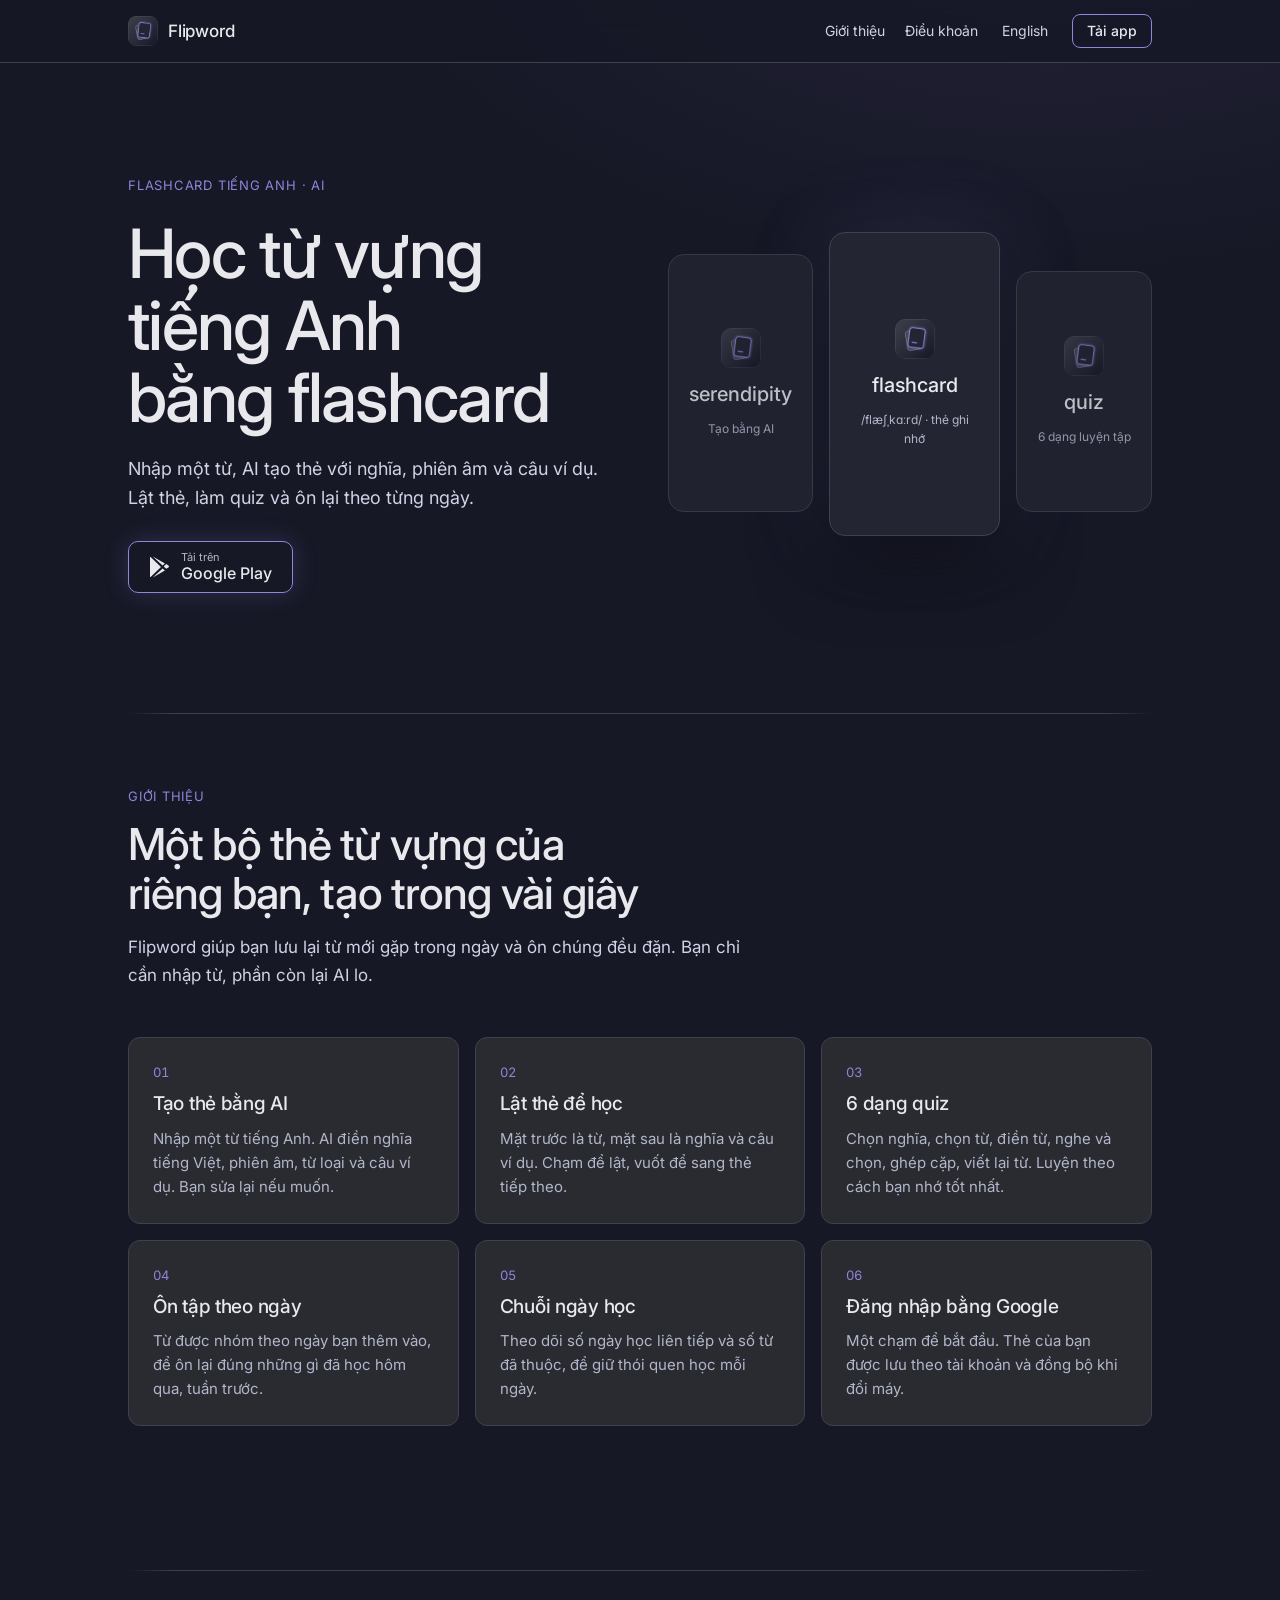
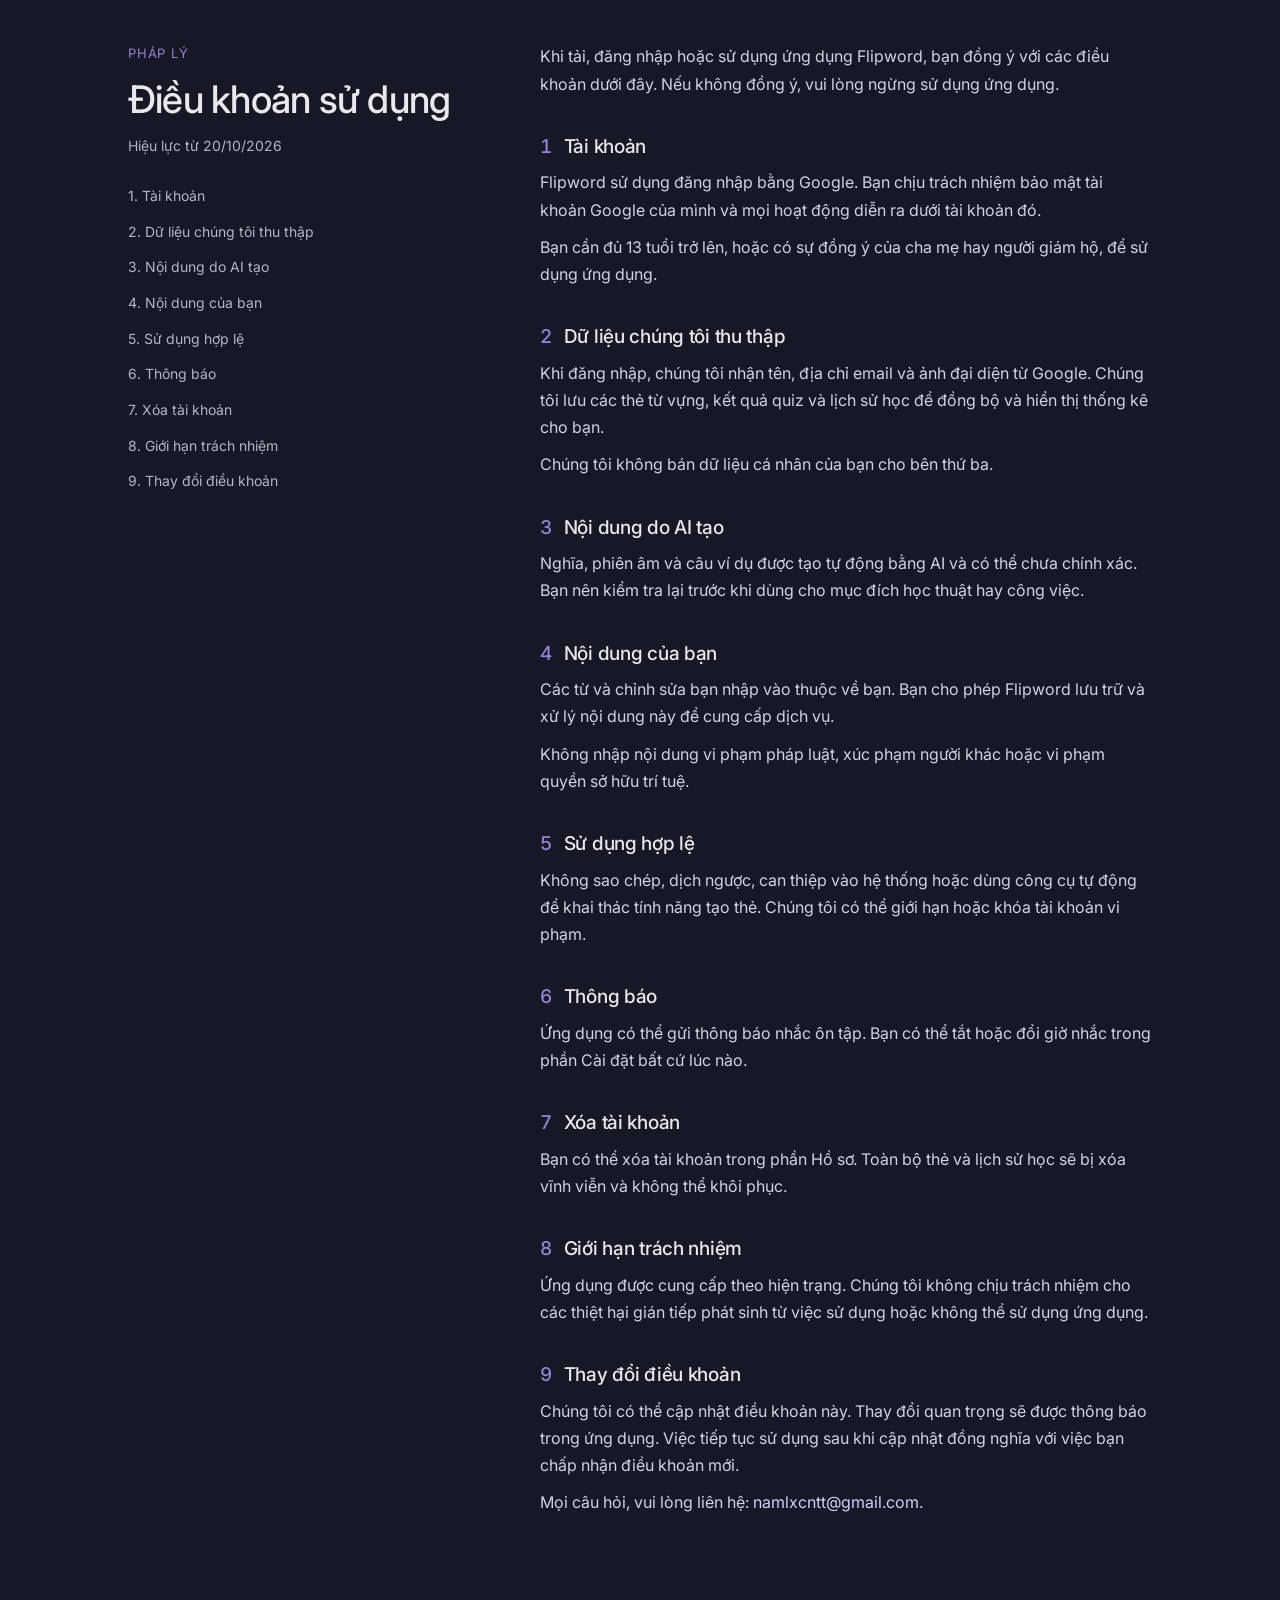
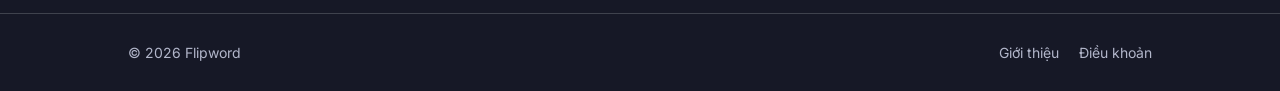
==== index.html @ a4a2cef5 "Redesign landing page with Flipword Nocturne design (hero, features, integrated terms)" ====
<!DOCTYPE html>
<html lang="vi">
<head>
<meta charset="UTF-8">
<meta name="viewport" content="width=device-width, initial-scale=1.0">
<title>Flipword — Học từ vựng tiếng Anh bằng flashcard</title>
<link rel="stylesheet" href="style.css">
</head>
<body>

<header class="site-header">
  <div class="wrap">
    <a class="brand" href="#top">
      <img src="assets/logo.png" alt="">
      <span>Flipword</span>
    </a>
    <nav class="main-nav">
      <a href="#gioi-thieu">Giới thiệu</a>
      <a href="#dieu-khoan">Điều khoản</a>
      <a class="lang-switch" href="en.html" style="margin-left:4px">English</a>
    </nav>
    <a href="#tai-app" class="btn-install">Tải app</a>
  </div>
</header>

<section id="top" class="hero wrap">
  <div class="hero-copy">
    <span class="eyebrow">Flashcard tiếng Anh · AI</span>
    <h1>Học từ vựng tiếng Anh bằng flashcard</h1>
    <p>Nhập một từ, AI tạo thẻ với nghĩa, phiên âm và câu ví dụ. Lật thẻ, làm quiz và ôn lại theo từng ngày.</p>
    <div id="tai-app">
      <a href="#" class="btn-store">
        <svg width="20" height="22" viewBox="0 0 20 22" fill="currentColor"><path d="M1 1.3v19.4c0 .3.3.5.6.3L12 11 1.6 1c-.3-.2-.6 0-.6.3Zm12.6 8.2L3.8.6 15.9 7.4l-2.3 2.1Zm0 3 2.3 2.1L3.8 21.4l9.8-8.9Zm3.6-4.4 2.2 1.3c.8.5.8 1.6 0 2.1l-2.2 1.3-2.5-2.3 2.5-2.4Z"></path></svg>
        <span class="label"><span class="small">Tải trên</span><span class="big">Google Play</span></span>
      </a>
    </div>
  </div>
  <div class="hero-shots">
    <div class="mock-card side">
      <img src="assets/logo.png" alt="">
      <div class="mock-word">serendipity</div>
      <div class="mock-sub">Tạo bằng AI</div>
    </div>
    <div class="mock-card">
      <img src="assets/logo.png" alt="">
      <div class="mock-word">flashcard</div>
      <div class="mock-sub">/flæʃˌkɑːrd/ · thẻ ghi nhớ</div>
    </div>
    <div class="mock-card side">
      <img src="assets/logo.png" alt="">
      <div class="mock-word">quiz</div>
      <div class="mock-sub">6 dạng luyện tập</div>
    </div>
  </div>
</section>

<section id="gioi-thieu" class="wrap">
  <div class="rule"></div>
  <div class="section-intro">
    <span class="eyebrow">Giới thiệu</span>
    <h2>Một bộ thẻ từ vựng của riêng bạn, tạo trong vài giây</h2>
    <p>Flipword giúp bạn lưu lại từ mới gặp trong ngày và ôn chúng đều đặn. Bạn chỉ cần nhập từ, phần còn lại AI lo.</p>
  </div>
  <div class="feature-grid">
    <div class="feature-card">
      <span class="num">01</span>
      <h3>Tạo thẻ bằng AI</h3>
      <p>Nhập một từ tiếng Anh. AI điền nghĩa tiếng Việt, phiên âm, từ loại và câu ví dụ. Bạn sửa lại nếu muốn.</p>
    </div>
    <div class="feature-card">
      <span class="num">02</span>
      <h3>Lật thẻ để học</h3>
      <p>Mặt trước là từ, mặt sau là nghĩa và câu ví dụ. Chạm để lật, vuốt để sang thẻ tiếp theo.</p>
    </div>
    <div class="feature-card">
      <span class="num">03</span>
      <h3>6 dạng quiz</h3>
      <p>Chọn nghĩa, chọn từ, điền từ, nghe và chọn, ghép cặp, viết lại từ. Luyện theo cách bạn nhớ tốt nhất.</p>
    </div>
    <div class="feature-card">
      <span class="num">04</span>
      <h3>Ôn tập theo ngày</h3>
      <p>Từ được nhóm theo ngày bạn thêm vào, để ôn lại đúng những gì đã học hôm qua, tuần trước.</p>
    </div>
    <div class="feature-card">
      <span class="num">05</span>
      <h3>Chuỗi ngày học</h3>
      <p>Theo dõi số ngày học liên tiếp và số từ đã thuộc, để giữ thói quen học mỗi ngày.</p>
    </div>
    <div class="feature-card">
      <span class="num">06</span>
      <h3>Đăng nhập bằng Google</h3>
      <p>Một chạm để bắt đầu. Thẻ của bạn được lưu theo tài khoản và đồng bộ khi đổi máy.</p>
    </div>
  </div>
</section>

<section id="dieu-khoan" class="wrap">
  <div class="rule"></div>
  <div class="terms-layout">
    <aside class="terms-sidebar">
      <span class="eyebrow">Pháp lý</span>
      <h2>Điều khoản sử dụng</h2>
      <span class="terms-effective">Hiệu lực từ 20/10/2026</span>
      <nav class="terms-toc">
        <a href="#dk-1">1. Tài khoản</a>
        <a href="#dk-2">2. Dữ liệu chúng tôi thu thập</a>
        <a href="#dk-3">3. Nội dung do AI tạo</a>
        <a href="#dk-4">4. Nội dung của bạn</a>
        <a href="#dk-5">5. Sử dụng hợp lệ</a>
        <a href="#dk-6">6. Thông báo</a>
        <a href="#dk-7">7. Xóa tài khoản</a>
        <a href="#dk-8">8. Giới hạn trách nhiệm</a>
        <a href="#dk-9">9. Thay đổi điều khoản</a>
      </nav>
    </aside>
    <div class="terms-content">
      <p class="terms-intro">Khi tải, đăng nhập hoặc sử dụng ứng dụng Flipword, bạn đồng ý với các điều khoản dưới đây. Nếu không đồng ý, vui lòng ngừng sử dụng ứng dụng.</p>

      <div id="dk-1" class="terms-item">
        <h3><span class="n">1</span><span>Tài khoản</span></h3>
        <p>Flipword sử dụng đăng nhập bằng Google. Bạn chịu trách nhiệm bảo mật tài khoản Google của mình và mọi hoạt động diễn ra dưới tài khoản đó.</p>
        <p>Bạn cần đủ 13 tuổi trở lên, hoặc có sự đồng ý của cha mẹ hay người giám hộ, để sử dụng ứng dụng.</p>
      </div>

      <div id="dk-2" class="terms-item">
        <h3><span class="n">2</span><span>Dữ liệu chúng tôi thu thập</span></h3>
        <p>Khi đăng nhập, chúng tôi nhận tên, địa chỉ email và ảnh đại diện từ Google. Chúng tôi lưu các thẻ từ vựng, kết quả quiz và lịch sử học để đồng bộ và hiển thị thống kê cho bạn.</p>
        <p>Chúng tôi không bán dữ liệu cá nhân của bạn cho bên thứ ba.</p>
      </div>

      <div id="dk-3" class="terms-item">
        <h3><span class="n">3</span><span>Nội dung do AI tạo</span></h3>
        <p>Nghĩa, phiên âm và câu ví dụ được tạo tự động bằng AI và có thể chưa chính xác. Bạn nên kiểm tra lại trước khi dùng cho mục đích học thuật hay công việc.</p>
      </div>

      <div id="dk-4" class="terms-item">
        <h3><span class="n">4</span><span>Nội dung của bạn</span></h3>
        <p>Các từ và chỉnh sửa bạn nhập vào thuộc về bạn. Bạn cho phép Flipword lưu trữ và xử lý nội dung này để cung cấp dịch vụ.</p>
        <p>Không nhập nội dung vi phạm pháp luật, xúc phạm người khác hoặc vi phạm quyền sở hữu trí tuệ.</p>
      </div>

      <div id="dk-5" class="terms-item">
        <h3><span class="n">5</span><span>Sử dụng hợp lệ</span></h3>
        <p>Không sao chép, dịch ngược, can thiệp vào hệ thống hoặc dùng công cụ tự động để khai thác tính năng tạo thẻ. Chúng tôi có thể giới hạn hoặc khóa tài khoản vi phạm.</p>
      </div>

      <div id="dk-6" class="terms-item">
        <h3><span class="n">6</span><span>Thông báo</span></h3>
        <p>Ứng dụng có thể gửi thông báo nhắc ôn tập. Bạn có thể tắt hoặc đổi giờ nhắc trong phần Cài đặt bất cứ lúc nào.</p>
      </div>

      <div id="dk-7" class="terms-item">
        <h3><span class="n">7</span><span>Xóa tài khoản</span></h3>
        <p>Bạn có thể xóa tài khoản trong phần Hồ sơ. Toàn bộ thẻ và lịch sử học sẽ bị xóa vĩnh viễn và không thể khôi phục.</p>
      </div>

      <div id="dk-8" class="terms-item">
        <h3><span class="n">8</span><span>Giới hạn trách nhiệm</span></h3>
        <p>Ứng dụng được cung cấp theo hiện trạng. Chúng tôi không chịu trách nhiệm cho các thiệt hại gián tiếp phát sinh từ việc sử dụng hoặc không thể sử dụng ứng dụng.</p>
      </div>

      <div id="dk-9" class="terms-item">
        <h3><span class="n">9</span><span>Thay đổi điều khoản</span></h3>
        <p>Chúng tôi có thể cập nhật điều khoản này. Thay đổi quan trọng sẽ được thông báo trong ứng dụng. Việc tiếp tục sử dụng sau khi cập nhật đồng nghĩa với việc bạn chấp nhận điều khoản mới.</p>
        <p>Mọi câu hỏi, vui lòng liên hệ: <a href="mailto:namlxcntt@gmail.com">namlxcntt@gmail.com</a>.</p>
      </div>
    </div>
  </div>
</section>

<footer class="site-footer">
  <div class="wrap">
    <span>© 2026 Flipword</span>
    <div class="footer-links">
      <a href="#gioi-thieu">Giới thiệu</a>
      <a href="#dieu-khoan">Điều khoản</a>
    </div>
  </div>
</footer>

</body>
</html>
---- style.css ----
@import url('https://fonts.googleapis.com/css2?family=Inter:wght@400;500;600;700&display=swap');

:root {
  --color-bg: #161826;
  --color-surface: #232532;
  --color-text: #e9e9ed;
  --color-accent: #9184d9;
  --color-accent-2: #a7a1db;
  --color-divider: color-mix(in srgb, #e9e9ed 16%, transparent);

  --color-neutral-100: #f3f5fe;
  --color-neutral-200: #e4e7f5;
  --color-neutral-300: #cfd3e5;
  --color-neutral-400: #b2b6ca;
  --color-neutral-500: #9397ab;
  --color-neutral-600: #75798c;
  --color-neutral-700: #595d6c;
  --color-neutral-800: #3f424d;
  --color-neutral-900: #292b31;

  --color-accent-100: #f5f4ff;
  --color-accent-200: #e7e5fe;
  --color-accent-300: #d2cefd;
  --color-accent-400: #b5abfc;
  --color-accent-500: #968ae0;
  --color-accent-600: #796cbf;
  --color-accent-700: #5d5294;
  --color-accent-800: #423a6a;
  --color-accent-900: #2b2741;

  --font-heading: "Inter", system-ui, sans-serif;
  --font-heading-weight: 500;
  --font-body: "Inter", system-ui, sans-serif;

  --radius-sm: 4px;
  --radius-md: 8px;
  --radius-lg: 14px;
}

* {
  box-sizing: border-box;
}

html {
  scroll-behavior: smooth;
}

body {
  margin: 0;
  background: radial-gradient(1200px 720px at 82% -160px, color-mix(in srgb, var(--color-accent-900) 75%, transparent), transparent 60%), var(--color-bg);
  color: var(--color-text);
  font-family: var(--font-body);
  font-size: 15px;
  line-height: 1.55;
}

h1, h2, h3, h4 {
  font-family: var(--font-heading);
  font-weight: var(--font-heading-weight);
  letter-spacing: -0.015em;
  margin: 0;
}

a {
  color: var(--color-accent-300);
  text-decoration: none;
}

a:hover {
  color: var(--color-accent-200);
}

img {
  display: block;
  max-width: 100%;
}

.wrap {
  max-width: 1120px;
  margin: 0 auto;
  padding-left: clamp(20px, 5vw, 48px);
  padding-right: clamp(20px, 5vw, 48px);
}

/* header */
.site-header {
  position: sticky;
  top: 0;
  z-index: 10;
  backdrop-filter: blur(14px);
  background: color-mix(in srgb, var(--color-bg) 78%, transparent);
  border-bottom: 1px solid var(--color-neutral-800);
}

.site-header .wrap {
  display: flex;
  align-items: center;
  gap: 24px;
  padding-top: 14px;
  padding-bottom: 14px;
}

.brand {
  display: flex;
  align-items: center;
  gap: 10px;
  color: var(--color-text);
}

.brand img {
  width: 30px;
  height: 30px;
  border-radius: 8px;
}

.brand span {
  font: 500 17px/1 var(--font-heading);
  letter-spacing: -0.01em;
}

.main-nav {
  display: flex;
  gap: 20px;
  margin-left: auto;
  font-size: 14px;
}

.main-nav a {
  color: var(--color-neutral-300);
}

.main-nav a:hover {
  color: var(--color-text);
}

.lang-switch a {
  color: var(--color-neutral-400);
  font-size: 13px;
  border: 1px solid var(--color-neutral-800);
  border-radius: 999px;
  padding: 5px 12px;
}

.lang-switch a:hover {
  color: var(--color-text);
  border-color: var(--color-accent-700);
}

.btn-install {
  display: inline-flex;
  align-items: center;
  height: 34px;
  padding: 0 14px;
  border: 1px solid var(--color-accent);
  border-radius: 8px;
  color: var(--color-text);
  font-size: 14px;
  font-weight: 500;
}

.btn-install:hover {
  background: color-mix(in srgb, var(--color-accent) 16%, transparent);
  color: var(--color-text);
}

/* hero */
.hero {
  padding-top: clamp(56px, 9vw, 112px);
  padding-bottom: 48px;
  display: grid;
  grid-template-columns: repeat(auto-fit, minmax(min(100%, 420px), 1fr));
  gap: 56px;
  align-items: center;
}

.hero-copy {
  display: flex;
  flex-direction: column;
  gap: 22px;
  max-width: 520px;
}

.eyebrow {
  font-size: 13px;
  letter-spacing: 0.06em;
  text-transform: uppercase;
  color: var(--color-accent);
}

.hero h1 {
  font: 500 clamp(40px, 5.6vw, 68px)/1.06 var(--font-heading);
  letter-spacing: -0.025em;
  text-wrap: balance;
}

.hero p {
  margin: 0;
  font-size: 18px;
  line-height: 1.6;
  color: var(--color-neutral-300);
  max-width: 44ch;
}

.btn-store {
  display: inline-flex;
  align-items: center;
  gap: 12px;
  height: 52px;
  padding: 0 20px;
  border: 1px solid var(--color-accent);
  border-radius: 10px;
  color: var(--color-text);
  box-shadow: 0 0 24px color-mix(in srgb, var(--color-accent) 22%, transparent);
  margin-top: 6px;
  width: fit-content;
}

.btn-store:hover {
  background: color-mix(in srgb, var(--color-accent) 16%, transparent);
  color: var(--color-text);
}

.btn-store .label {
  display: flex;
  flex-direction: column;
  gap: 2px;
  line-height: 1;
}

.btn-store .label .small {
  font-size: 11px;
  color: var(--color-neutral-400);
}

.btn-store .label .big {
  font-size: 16px;
  font-weight: 500;
}

/* hero mockups (CSS-drawn, in place of real screenshots) */
.hero-shots {
  display: flex;
  justify-content: center;
  gap: 16px;
  align-items: flex-end;
}

.mock-card {
  width: min(38%, 220px);
  aspect-ratio: 9 / 16;
  border-radius: 16px;
  background: var(--color-surface);
  border: 1px solid var(--color-neutral-800);
  box-shadow: 0 30px 70px rgba(0, 0, 0, .5), 0 0 80px color-mix(in srgb, var(--color-accent) 18%, transparent);
  display: flex;
  flex-direction: column;
  align-items: center;
  justify-content: center;
  gap: 14px;
  padding: 20px;
  text-align: center;
}

.mock-card.side {
  width: min(30%, 170px);
  opacity: .8;
  transform: translateY(-24px);
  box-shadow: none;
}

.mock-card img {
  width: 40px;
  height: 40px;
  border-radius: 10px;
}

.mock-card .mock-word {
  font: 500 20px/1.2 var(--font-heading);
}

.mock-card .mock-sub {
  font-size: 12px;
  color: var(--color-neutral-400);
}

/* sections */
section {
  padding-top: 72px;
  padding-bottom: 72px;
}

.rule {
  height: 1px;
  background: linear-gradient(to right, transparent, var(--color-neutral-800) 48px, var(--color-neutral-800) calc(100% - 48px), transparent);
  margin-bottom: 72px;
}

.section-intro {
  display: flex;
  flex-direction: column;
  gap: 14px;
  max-width: 620px;
  margin-bottom: 48px;
}

.section-intro h2 {
  font: 500 clamp(30px, 3.6vw, 44px)/1.12 var(--font-heading);
  letter-spacing: -0.02em;
  text-wrap: balance;
}

.section-intro p {
  margin: 0;
  font-size: 17px;
  line-height: 1.65;
  color: var(--color-neutral-300);
}

.feature-grid {
  display: grid;
  grid-template-columns: repeat(auto-fill, minmax(min(100%, 300px), 1fr));
  gap: 16px;
}

.feature-card {
  display: flex;
  flex-direction: column;
  gap: 10px;
  padding: 24px;
  border-radius: 12px;
  background: var(--color-neutral-900);
  border: 1px solid var(--color-neutral-800);
}

.feature-card:hover {
  border-color: var(--color-accent-700);
}

.feature-card .num {
  font-size: 13px;
  color: var(--color-accent);
  font-feature-settings: 'tnum' 1;
}

.feature-card h3 {
  font: 500 19px/1.3 var(--font-heading);
}

.feature-card p {
  margin: 0;
  font-size: 15px;
  line-height: 1.6;
  color: var(--color-neutral-400);
}

/* terms */
#dieu-khoan, #terms {
  padding-bottom: 96px;
}

.terms-layout {
  display: flex;
  flex-wrap: wrap;
  gap: 48px;
  align-items: flex-start;
}

.terms-sidebar {
  flex: 1 1 220px;
  display: flex;
  flex-direction: column;
  gap: 14px;
  position: sticky;
  top: 88px;
}

.terms-sidebar h2 {
  font: 500 clamp(28px, 3.2vw, 38px)/1.15 var(--font-heading);
  letter-spacing: -0.02em;
}

.terms-effective {
  font-size: 14px;
  color: var(--color-neutral-400);
}

.terms-toc {
  display: flex;
  flex-direction: column;
  gap: 2px;
  margin-top: 8px;
  font-size: 14px;
}

.terms-toc a {
  padding: 6px 0;
  color: var(--color-neutral-400);
}

.terms-toc a:hover {
  color: var(--color-text);
}

.terms-content {
  flex: 3 1 420px;
  min-width: 0;
  display: flex;
  flex-direction: column;
  gap: 36px;
  max-width: 68ch;
}

.terms-intro {
  margin: 0;
  font-size: 16px;
  line-height: 1.7;
  color: var(--color-neutral-300);
}

.terms-item {
  display: flex;
  flex-direction: column;
  gap: 10px;
  scroll-margin-top: 88px;
}

.terms-item h3 {
  font: 500 19px/1.35 var(--font-heading);
  display: flex;
  gap: 12px;
}

.terms-item h3 .n {
  color: var(--color-accent);
  font-feature-settings: 'tnum' 1;
}

.terms-item p {
  margin: 0;
  font-size: 16px;
  line-height: 1.7;
  color: var(--color-neutral-300);
}

/* footer */
.site-footer {
  border-top: 1px solid var(--color-neutral-800);
}

.site-footer .wrap {
  display: flex;
  flex-wrap: wrap;
  align-items: center;
  gap: 16px 24px;
  padding-top: 28px;
  padding-bottom: 28px;
  font-size: 14px;
  color: var(--color-neutral-400);
}

.footer-links {
  display: flex;
  gap: 20px;
  margin-left: auto;
}

.footer-links a {
  color: var(--color-neutral-400);
}

.footer-links a:hover {
  color: var(--color-text);
}

@media (max-width: 760px) {
  .terms-sidebar {
    position: static;
  }
}
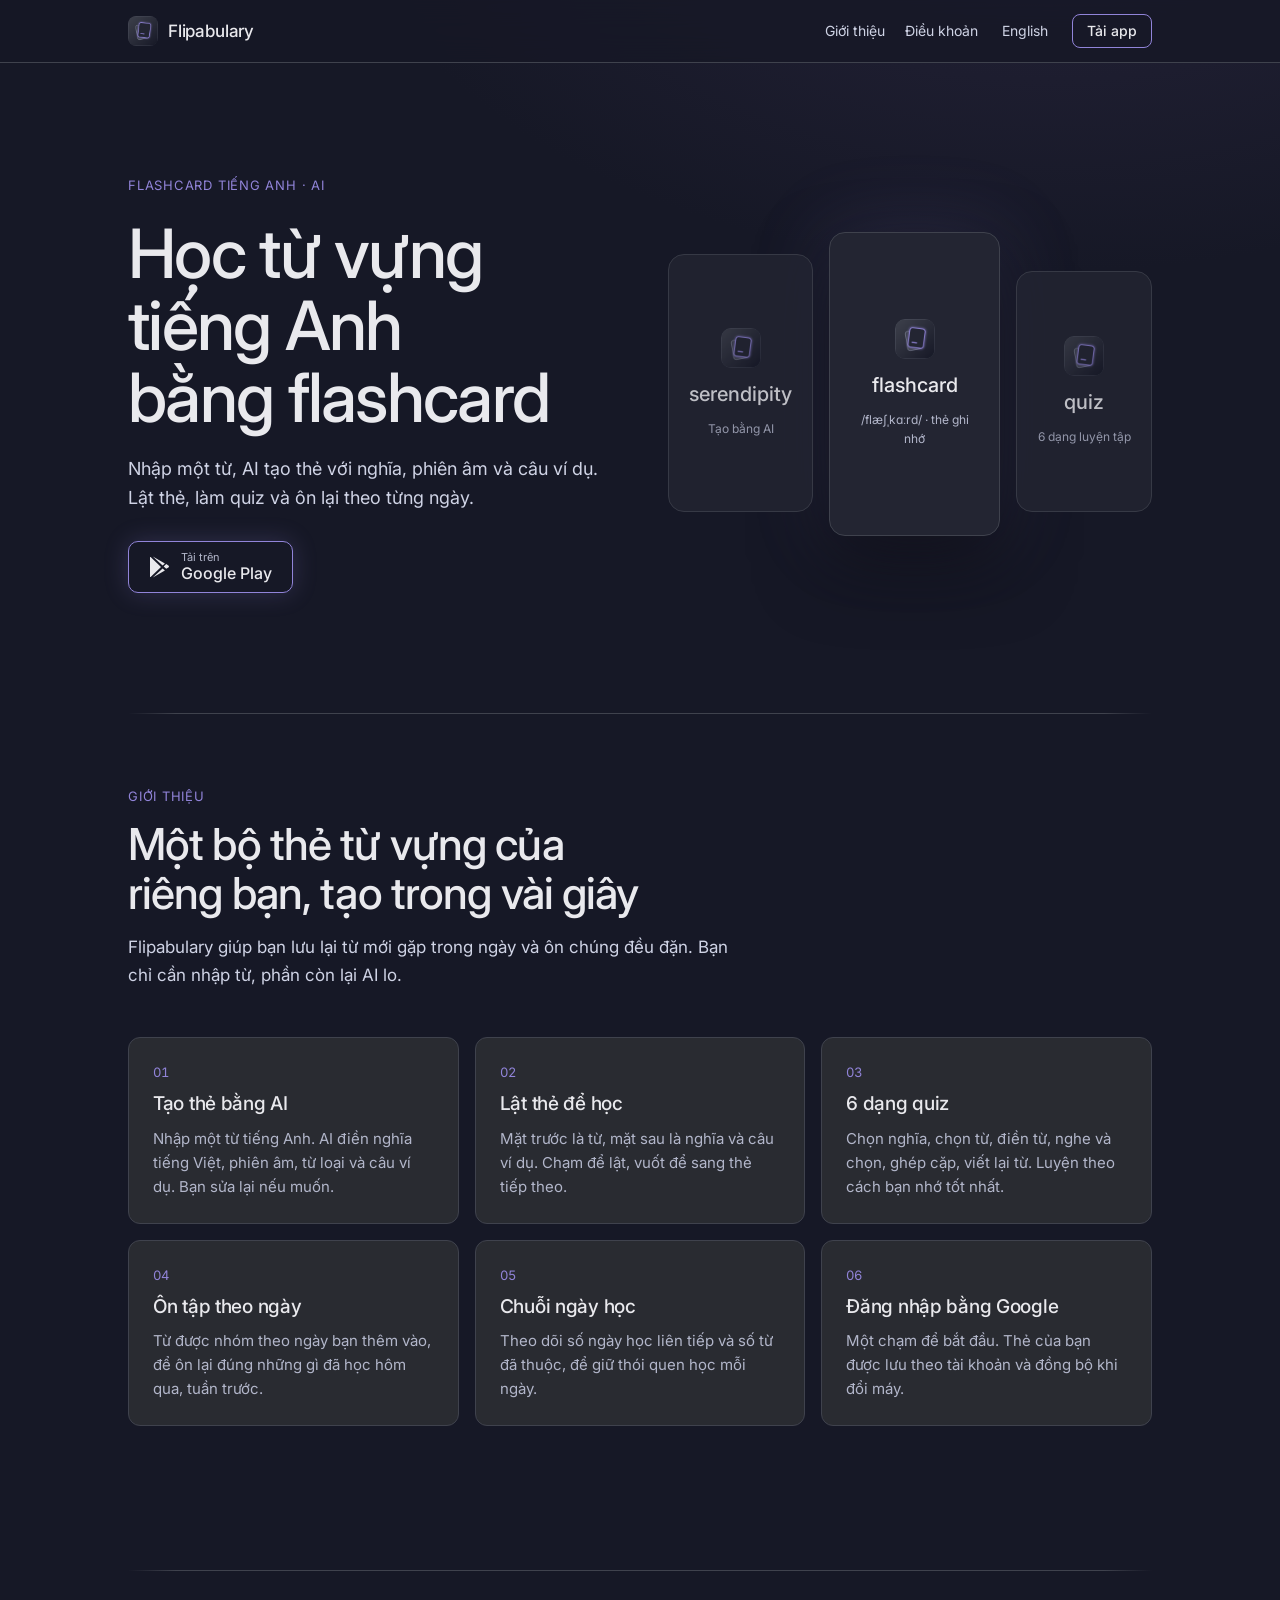
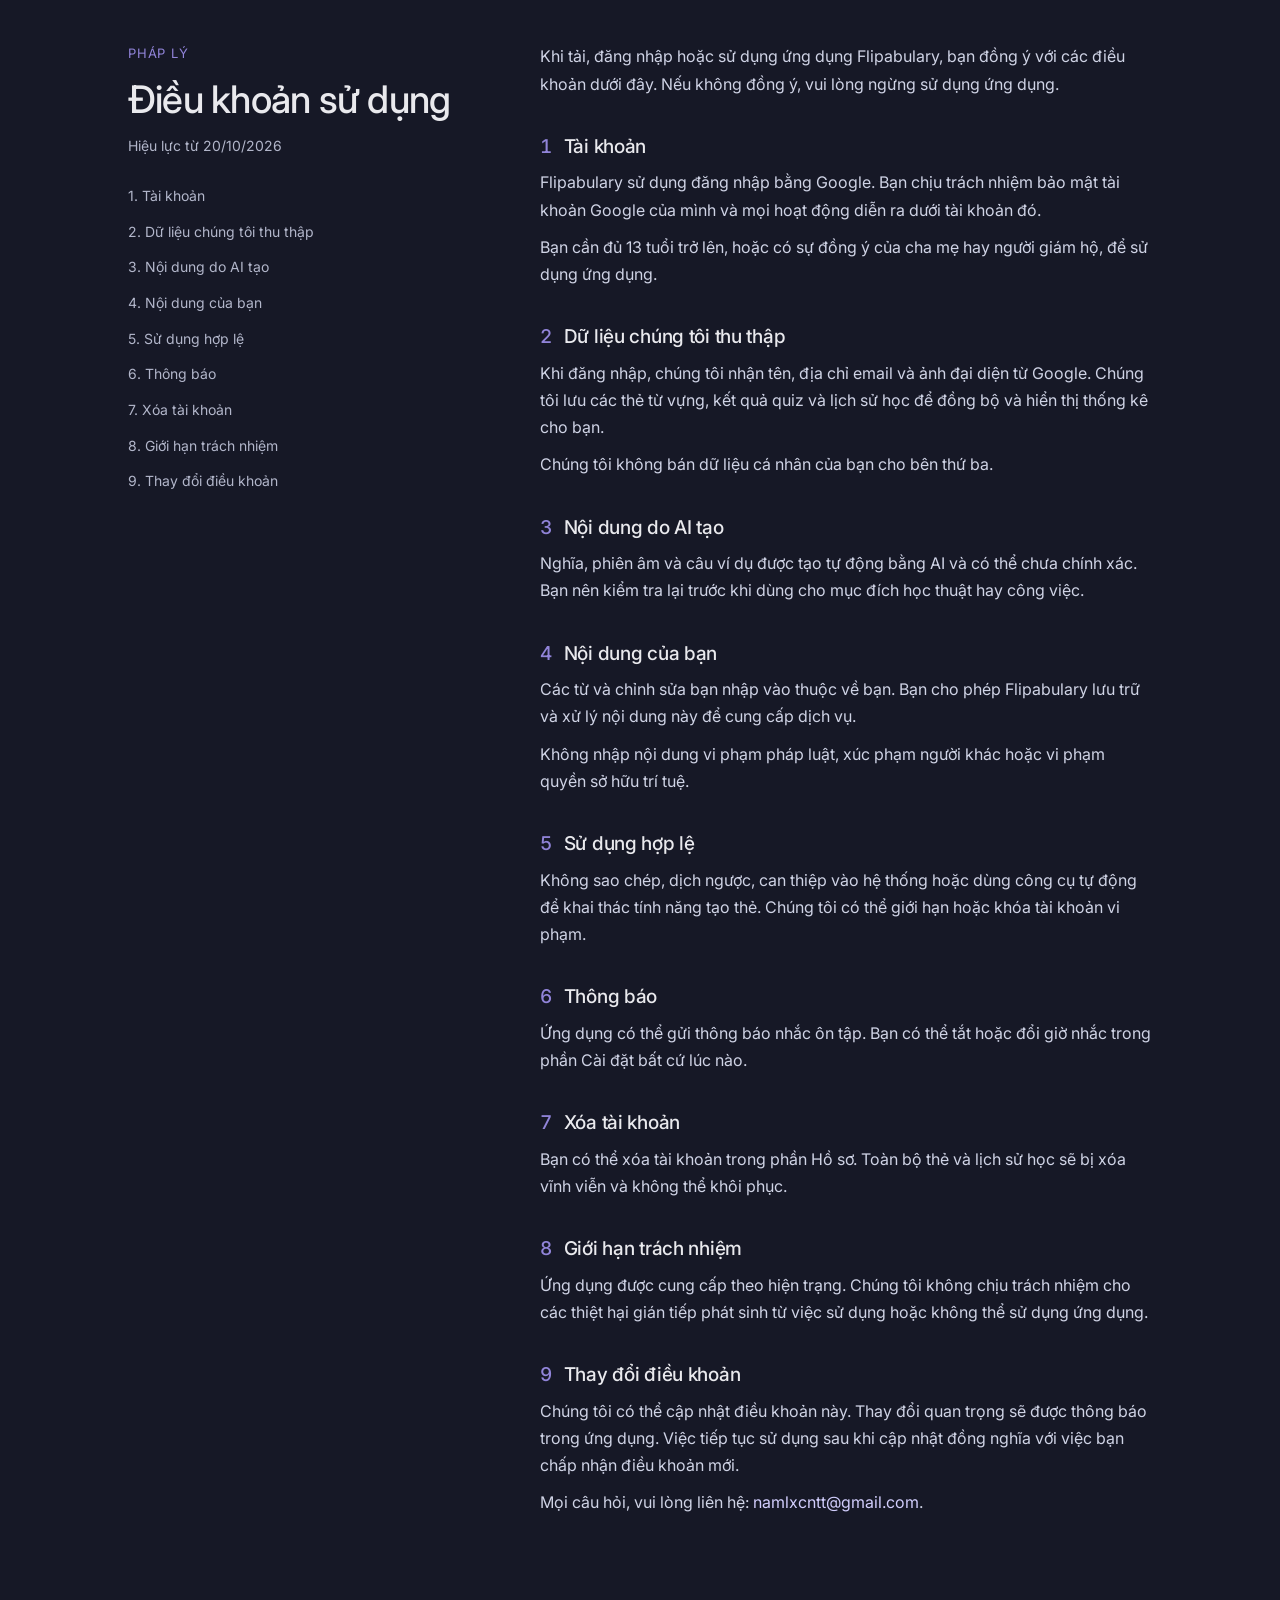
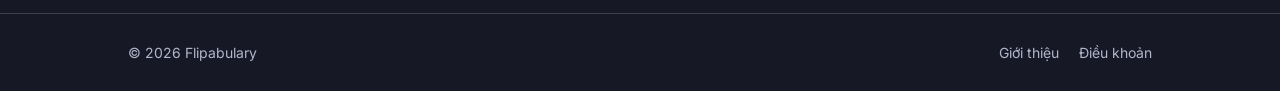
==== commit c0c86b43: "Redesign Upgrade Screen, Add Subscription Pricing Logic, and Rebrand App to Flipabulary * Rebrand ap" ====
--- a/index.html
+++ b/index.html
@@ -3,7 +3,7 @@
 <head>
 <meta charset="UTF-8">
 <meta name="viewport" content="width=device-width, initial-scale=1.0">
-<title>Flipword — Học từ vựng tiếng Anh bằng flashcard</title>
+<title>Flipabulary — Học từ vựng tiếng Anh bằng flashcard</title>
 <link rel="stylesheet" href="style.css">
 </head>
 <body>
@@ -12,7 +12,7 @@
   <div class="wrap">
     <a class="brand" href="#top">
       <img src="assets/logo.png" alt="">
-      <span>Flipword</span>
+      <span>Flipabulary</span>
     </a>
     <nav class="main-nav">
       <a href="#gioi-thieu">Giới thiệu</a>
@@ -59,7 +59,7 @@
   <div class="section-intro">
     <span class="eyebrow">Giới thiệu</span>
     <h2>Một bộ thẻ từ vựng của riêng bạn, tạo trong vài giây</h2>
-    <p>Flipword giúp bạn lưu lại từ mới gặp trong ngày và ôn chúng đều đặn. Bạn chỉ cần nhập từ, phần còn lại AI lo.</p>
+    <p>Flipabulary giúp bạn lưu lại từ mới gặp trong ngày và ôn chúng đều đặn. Bạn chỉ cần nhập từ, phần còn lại AI lo.</p>
   </div>
   <div class="feature-grid">
     <div class="feature-card">
@@ -115,11 +115,11 @@
       </nav>
     </aside>
     <div class="terms-content">
-      <p class="terms-intro">Khi tải, đăng nhập hoặc sử dụng ứng dụng Flipword, bạn đồng ý với các điều khoản dưới đây. Nếu không đồng ý, vui lòng ngừng sử dụng ứng dụng.</p>
+      <p class="terms-intro">Khi tải, đăng nhập hoặc sử dụng ứng dụng Flipabulary, bạn đồng ý với các điều khoản dưới đây. Nếu không đồng ý, vui lòng ngừng sử dụng ứng dụng.</p>
 
       <div id="dk-1" class="terms-item">
         <h3><span class="n">1</span><span>Tài khoản</span></h3>
-        <p>Flipword sử dụng đăng nhập bằng Google. Bạn chịu trách nhiệm bảo mật tài khoản Google của mình và mọi hoạt động diễn ra dưới tài khoản đó.</p>
+        <p>Flipabulary sử dụng đăng nhập bằng Google. Bạn chịu trách nhiệm bảo mật tài khoản Google của mình và mọi hoạt động diễn ra dưới tài khoản đó.</p>
         <p>Bạn cần đủ 13 tuổi trở lên, hoặc có sự đồng ý của cha mẹ hay người giám hộ, để sử dụng ứng dụng.</p>
       </div>
 
@@ -136,7 +136,7 @@
 
       <div id="dk-4" class="terms-item">
         <h3><span class="n">4</span><span>Nội dung của bạn</span></h3>
-        <p>Các từ và chỉnh sửa bạn nhập vào thuộc về bạn. Bạn cho phép Flipword lưu trữ và xử lý nội dung này để cung cấp dịch vụ.</p>
+        <p>Các từ và chỉnh sửa bạn nhập vào thuộc về bạn. Bạn cho phép Flipabulary lưu trữ và xử lý nội dung này để cung cấp dịch vụ.</p>
         <p>Không nhập nội dung vi phạm pháp luật, xúc phạm người khác hoặc vi phạm quyền sở hữu trí tuệ.</p>
       </div>
 
@@ -171,7 +171,7 @@
 
 <footer class="site-footer">
   <div class="wrap">
-    <span>© 2026 Flipword</span>
+    <span>© 2026 Flipabulary</span>
     <div class="footer-links">
       <a href="#gioi-thieu">Giới thiệu</a>
       <a href="#dieu-khoan">Điều khoản</a>
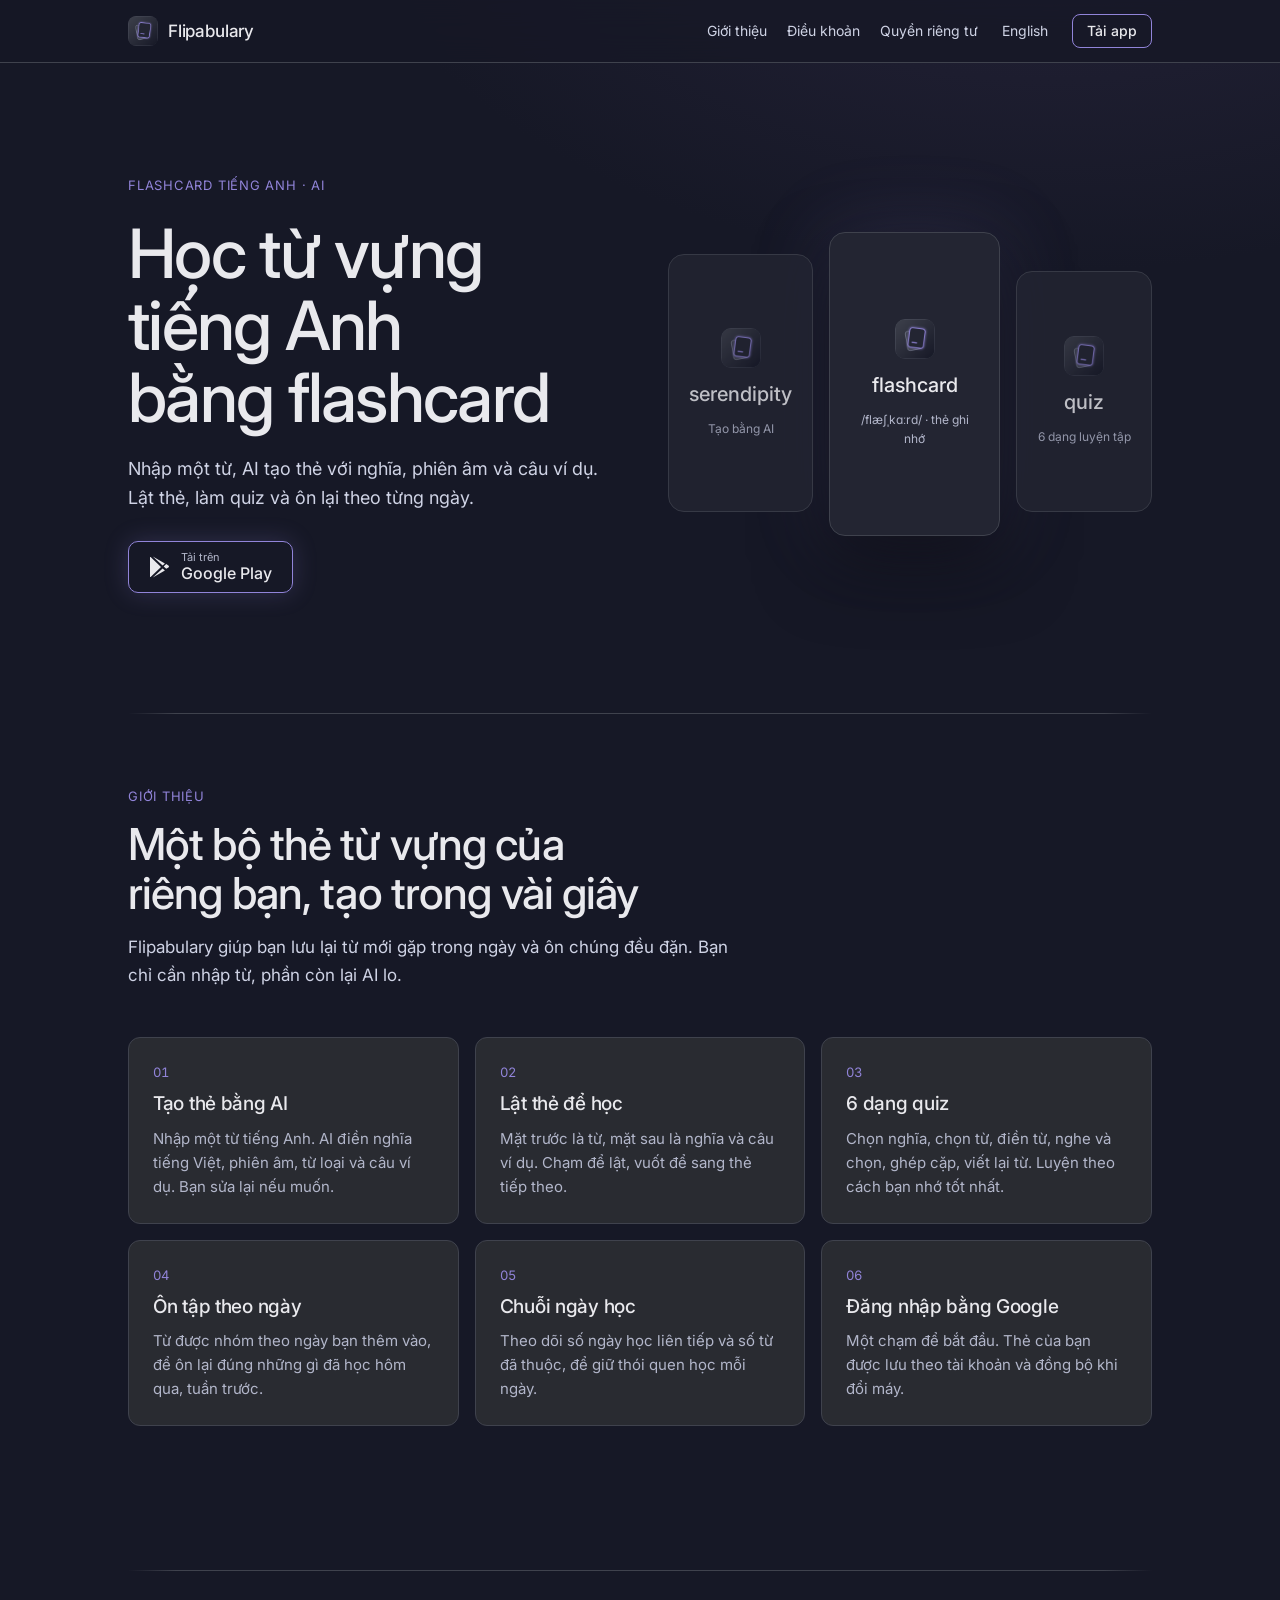
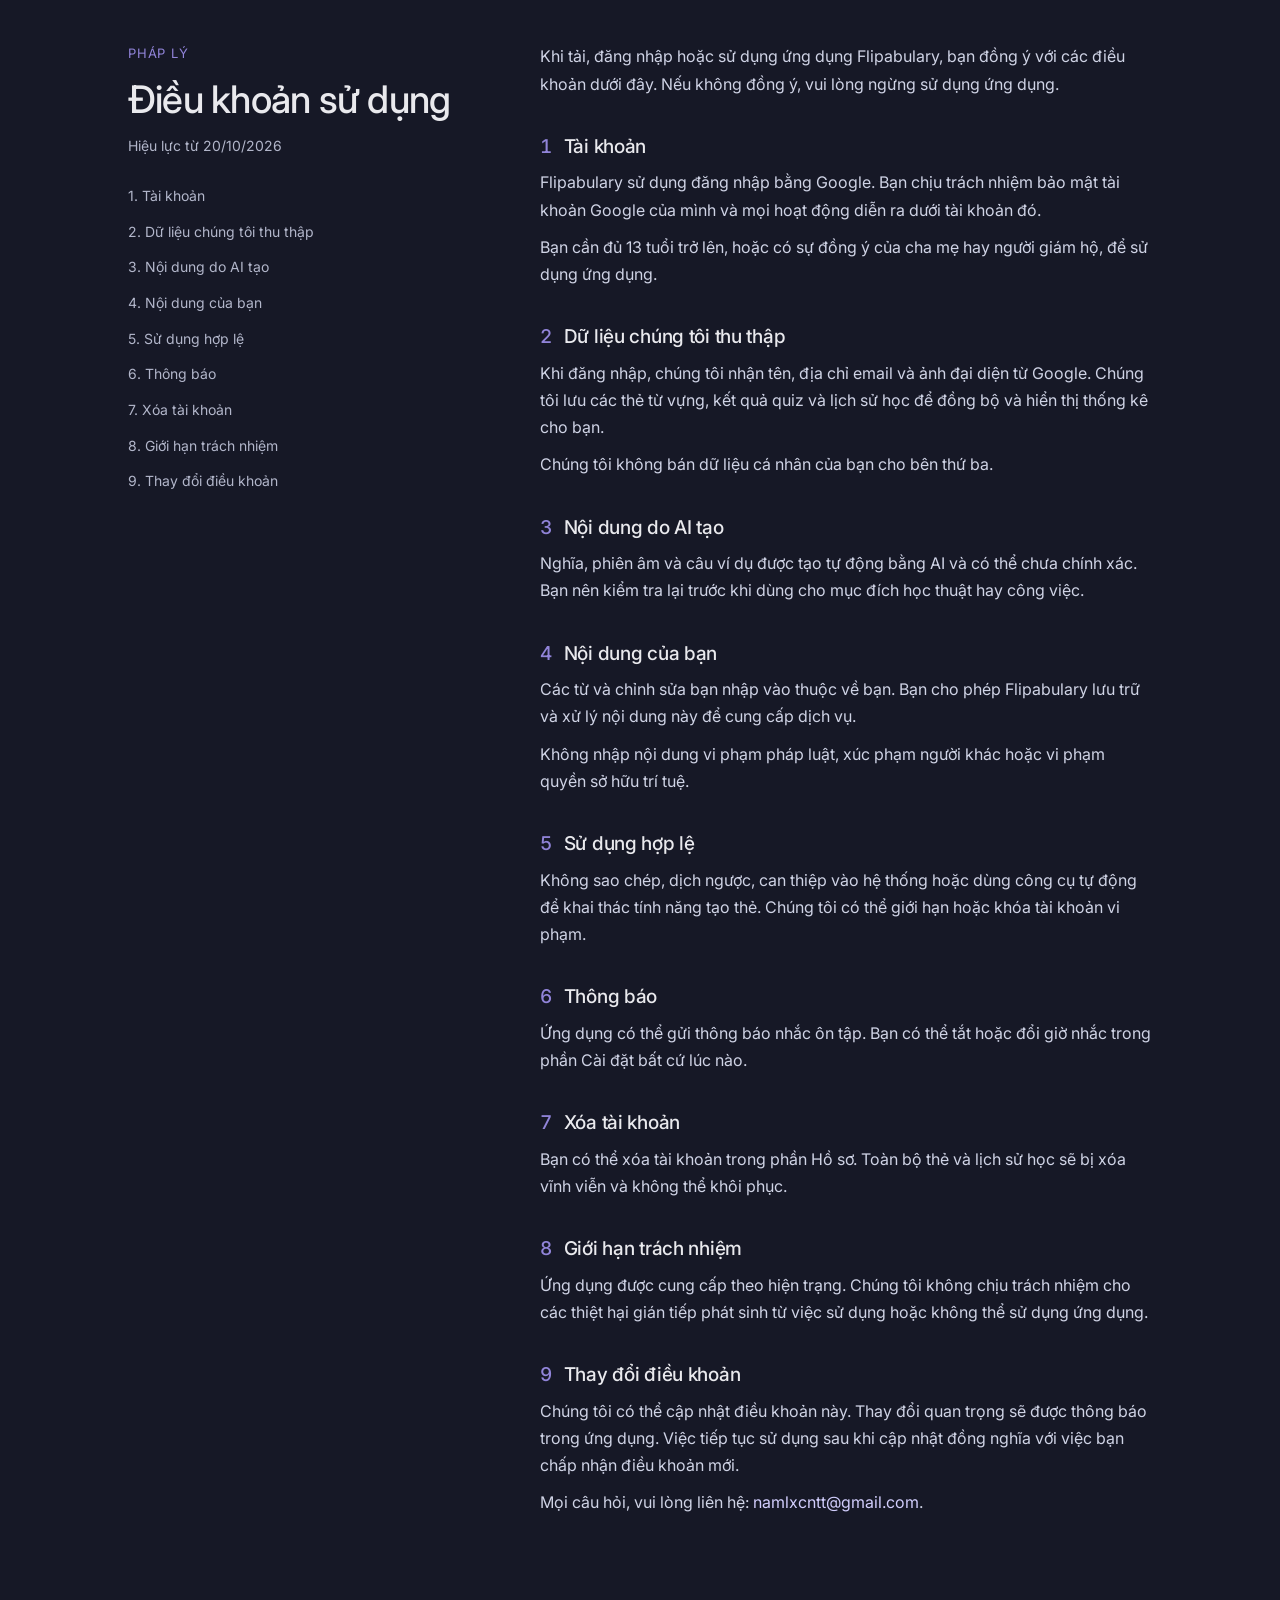
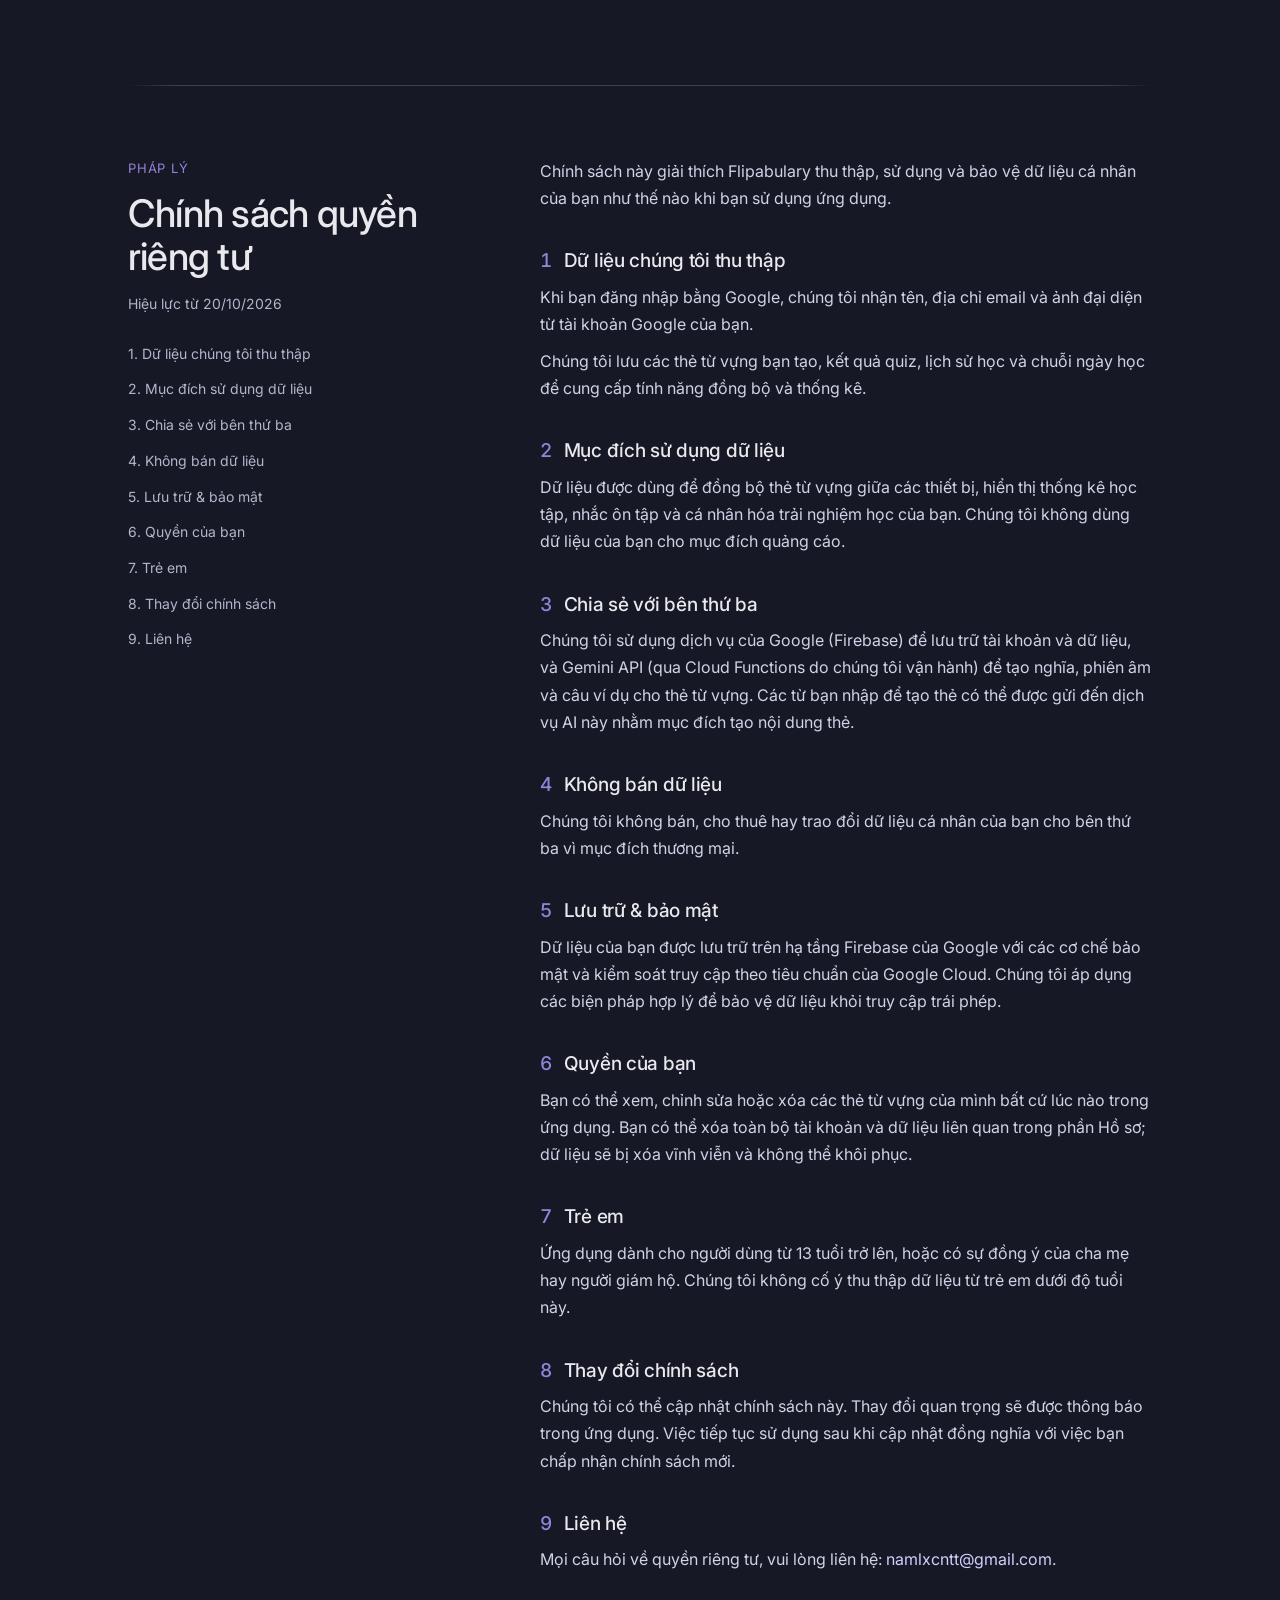
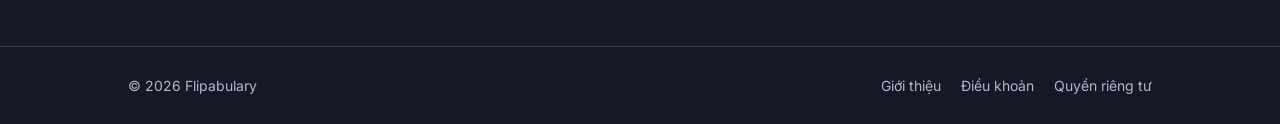
==== commit 72db352b: "Update 2" ====
--- a/index.html
+++ b/index.html
@@ -17,6 +17,7 @@
     <nav class="main-nav">
       <a href="#gioi-thieu">Giới thiệu</a>
       <a href="#dieu-khoan">Điều khoản</a>
+      <a href="#chinh-sach-rieng-tu">Quyền riêng tư</a>
       <a class="lang-switch" href="en.html" style="margin-left:4px">English</a>
     </nav>
     <a href="#tai-app" class="btn-install">Tải app</a>
@@ -169,12 +170,84 @@
   </div>
 </section>
 
+<section id="chinh-sach-rieng-tu" class="wrap">
+  <div class="rule"></div>
+  <div class="terms-layout">
+    <aside class="terms-sidebar">
+      <span class="eyebrow">Pháp lý</span>
+      <h2>Chính sách quyền riêng tư</h2>
+      <span class="terms-effective">Hiệu lực từ 20/10/2026</span>
+      <nav class="terms-toc">
+        <a href="#pr-1">1. Dữ liệu chúng tôi thu thập</a>
+        <a href="#pr-2">2. Mục đích sử dụng dữ liệu</a>
+        <a href="#pr-3">3. Chia sẻ với bên thứ ba</a>
+        <a href="#pr-4">4. Không bán dữ liệu</a>
+        <a href="#pr-5">5. Lưu trữ &amp; bảo mật</a>
+        <a href="#pr-6">6. Quyền của bạn</a>
+        <a href="#pr-7">7. Trẻ em</a>
+        <a href="#pr-8">8. Thay đổi chính sách</a>
+        <a href="#pr-9">9. Liên hệ</a>
+      </nav>
+    </aside>
+    <div class="terms-content">
+      <p class="terms-intro">Chính sách này giải thích Flipabulary thu thập, sử dụng và bảo vệ dữ liệu cá nhân của bạn như thế nào khi bạn sử dụng ứng dụng.</p>
+
+      <div id="pr-1" class="terms-item">
+        <h3><span class="n">1</span><span>Dữ liệu chúng tôi thu thập</span></h3>
+        <p>Khi bạn đăng nhập bằng Google, chúng tôi nhận tên, địa chỉ email và ảnh đại diện từ tài khoản Google của bạn.</p>
+        <p>Chúng tôi lưu các thẻ từ vựng bạn tạo, kết quả quiz, lịch sử học và chuỗi ngày học để cung cấp tính năng đồng bộ và thống kê.</p>
+      </div>
+
+      <div id="pr-2" class="terms-item">
+        <h3><span class="n">2</span><span>Mục đích sử dụng dữ liệu</span></h3>
+        <p>Dữ liệu được dùng để đồng bộ thẻ từ vựng giữa các thiết bị, hiển thị thống kê học tập, nhắc ôn tập và cá nhân hóa trải nghiệm học của bạn. Chúng tôi không dùng dữ liệu của bạn cho mục đích quảng cáo.</p>
+      </div>
+
+      <div id="pr-3" class="terms-item">
+        <h3><span class="n">3</span><span>Chia sẻ với bên thứ ba</span></h3>
+        <p>Chúng tôi sử dụng dịch vụ của Google (Firebase) để lưu trữ tài khoản và dữ liệu, và Gemini API (qua Cloud Functions do chúng tôi vận hành) để tạo nghĩa, phiên âm và câu ví dụ cho thẻ từ vựng. Các từ bạn nhập để tạo thẻ có thể được gửi đến dịch vụ AI này nhằm mục đích tạo nội dung thẻ.</p>
+      </div>
+
+      <div id="pr-4" class="terms-item">
+        <h3><span class="n">4</span><span>Không bán dữ liệu</span></h3>
+        <p>Chúng tôi không bán, cho thuê hay trao đổi dữ liệu cá nhân của bạn cho bên thứ ba vì mục đích thương mại.</p>
+      </div>
+
+      <div id="pr-5" class="terms-item">
+        <h3><span class="n">5</span><span>Lưu trữ &amp; bảo mật</span></h3>
+        <p>Dữ liệu của bạn được lưu trữ trên hạ tầng Firebase của Google với các cơ chế bảo mật và kiểm soát truy cập theo tiêu chuẩn của Google Cloud. Chúng tôi áp dụng các biện pháp hợp lý để bảo vệ dữ liệu khỏi truy cập trái phép.</p>
+      </div>
+
+      <div id="pr-6" class="terms-item">
+        <h3><span class="n">6</span><span>Quyền của bạn</span></h3>
+        <p>Bạn có thể xem, chỉnh sửa hoặc xóa các thẻ từ vựng của mình bất cứ lúc nào trong ứng dụng. Bạn có thể xóa toàn bộ tài khoản và dữ liệu liên quan trong phần Hồ sơ; dữ liệu sẽ bị xóa vĩnh viễn và không thể khôi phục.</p>
+      </div>
+
+      <div id="pr-7" class="terms-item">
+        <h3><span class="n">7</span><span>Trẻ em</span></h3>
+        <p>Ứng dụng dành cho người dùng từ 13 tuổi trở lên, hoặc có sự đồng ý của cha mẹ hay người giám hộ. Chúng tôi không cố ý thu thập dữ liệu từ trẻ em dưới độ tuổi này.</p>
+      </div>
+
+      <div id="pr-8" class="terms-item">
+        <h3><span class="n">8</span><span>Thay đổi chính sách</span></h3>
+        <p>Chúng tôi có thể cập nhật chính sách này. Thay đổi quan trọng sẽ được thông báo trong ứng dụng. Việc tiếp tục sử dụng sau khi cập nhật đồng nghĩa với việc bạn chấp nhận chính sách mới.</p>
+      </div>
+
+      <div id="pr-9" class="terms-item">
+        <h3><span class="n">9</span><span>Liên hệ</span></h3>
+        <p>Mọi câu hỏi về quyền riêng tư, vui lòng liên hệ: <a href="mailto:namlxcntt@gmail.com">namlxcntt@gmail.com</a>.</p>
+      </div>
+    </div>
+  </div>
+</section>
+
 <footer class="site-footer">
   <div class="wrap">
     <span>© 2026 Flipabulary</span>
     <div class="footer-links">
       <a href="#gioi-thieu">Giới thiệu</a>
       <a href="#dieu-khoan">Điều khoản</a>
+      <a href="#chinh-sach-rieng-tu">Quyền riêng tư</a>
     </div>
   </div>
 </footer>
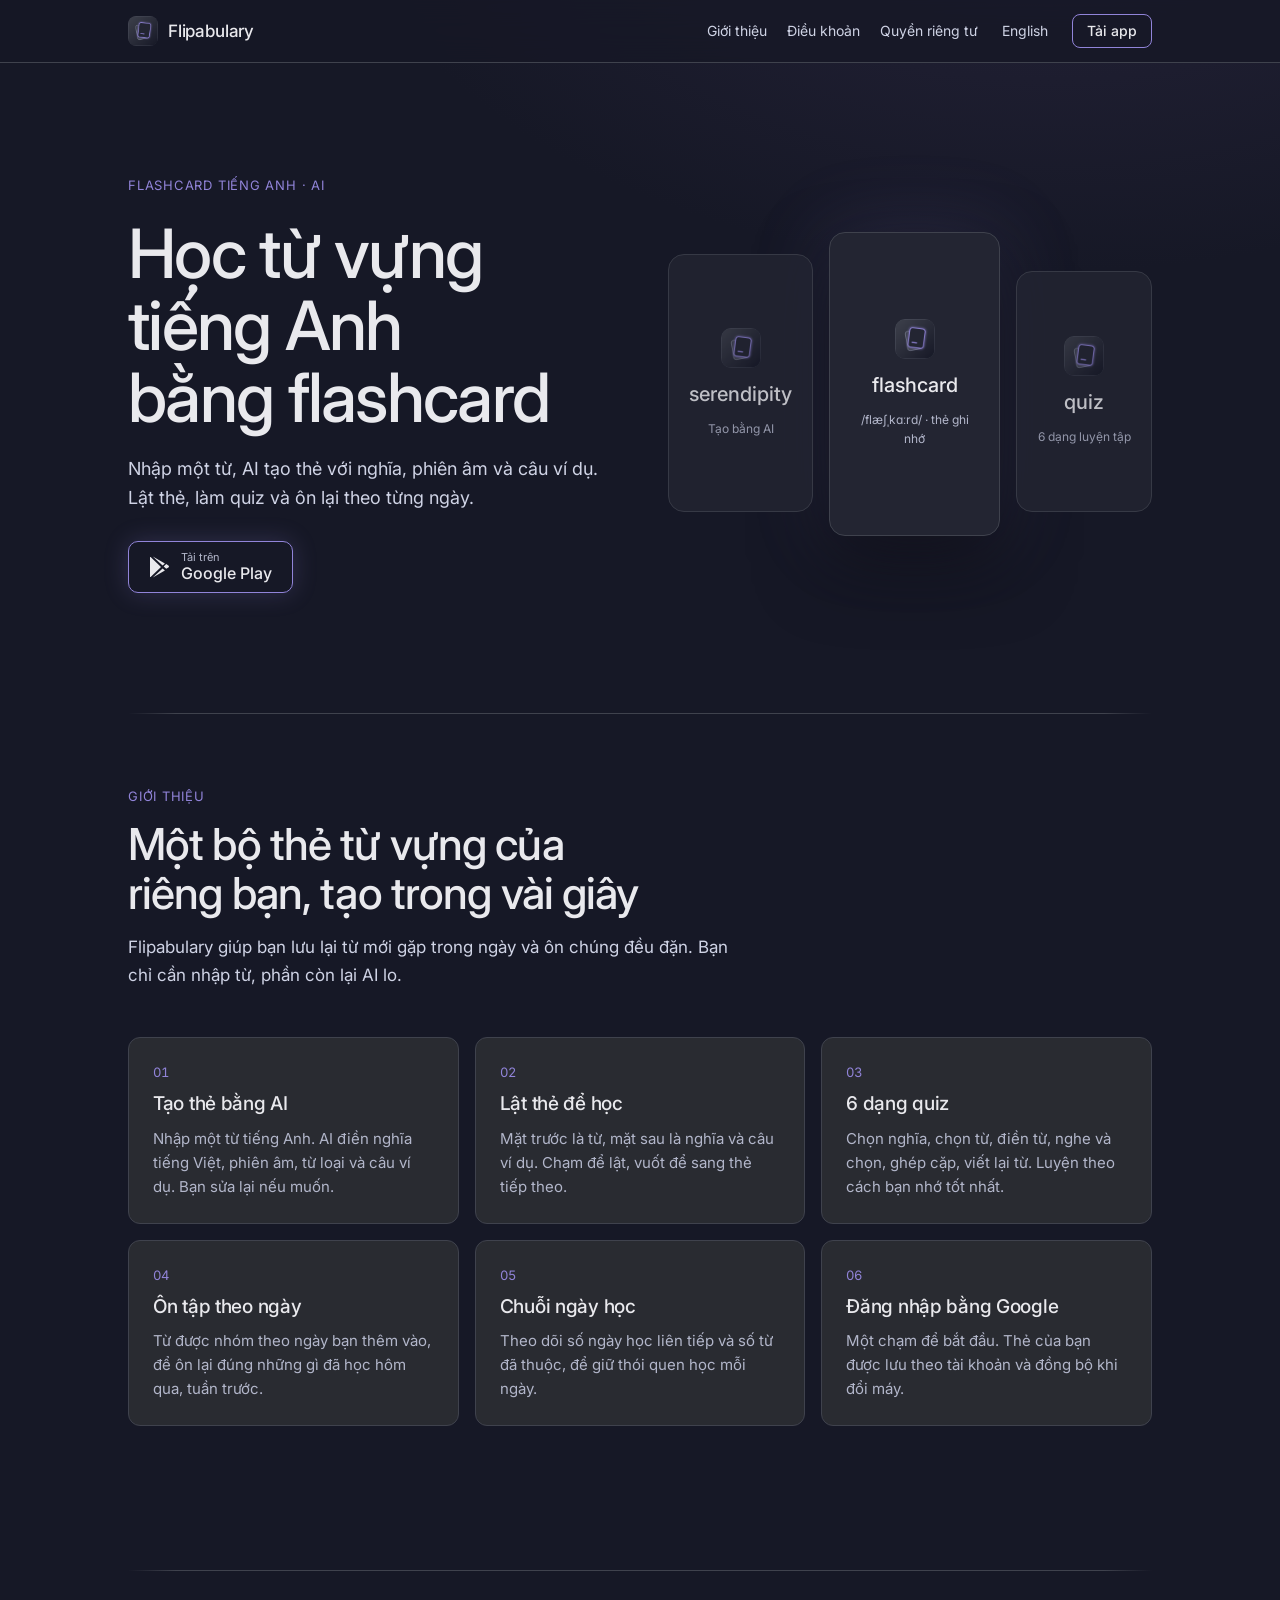
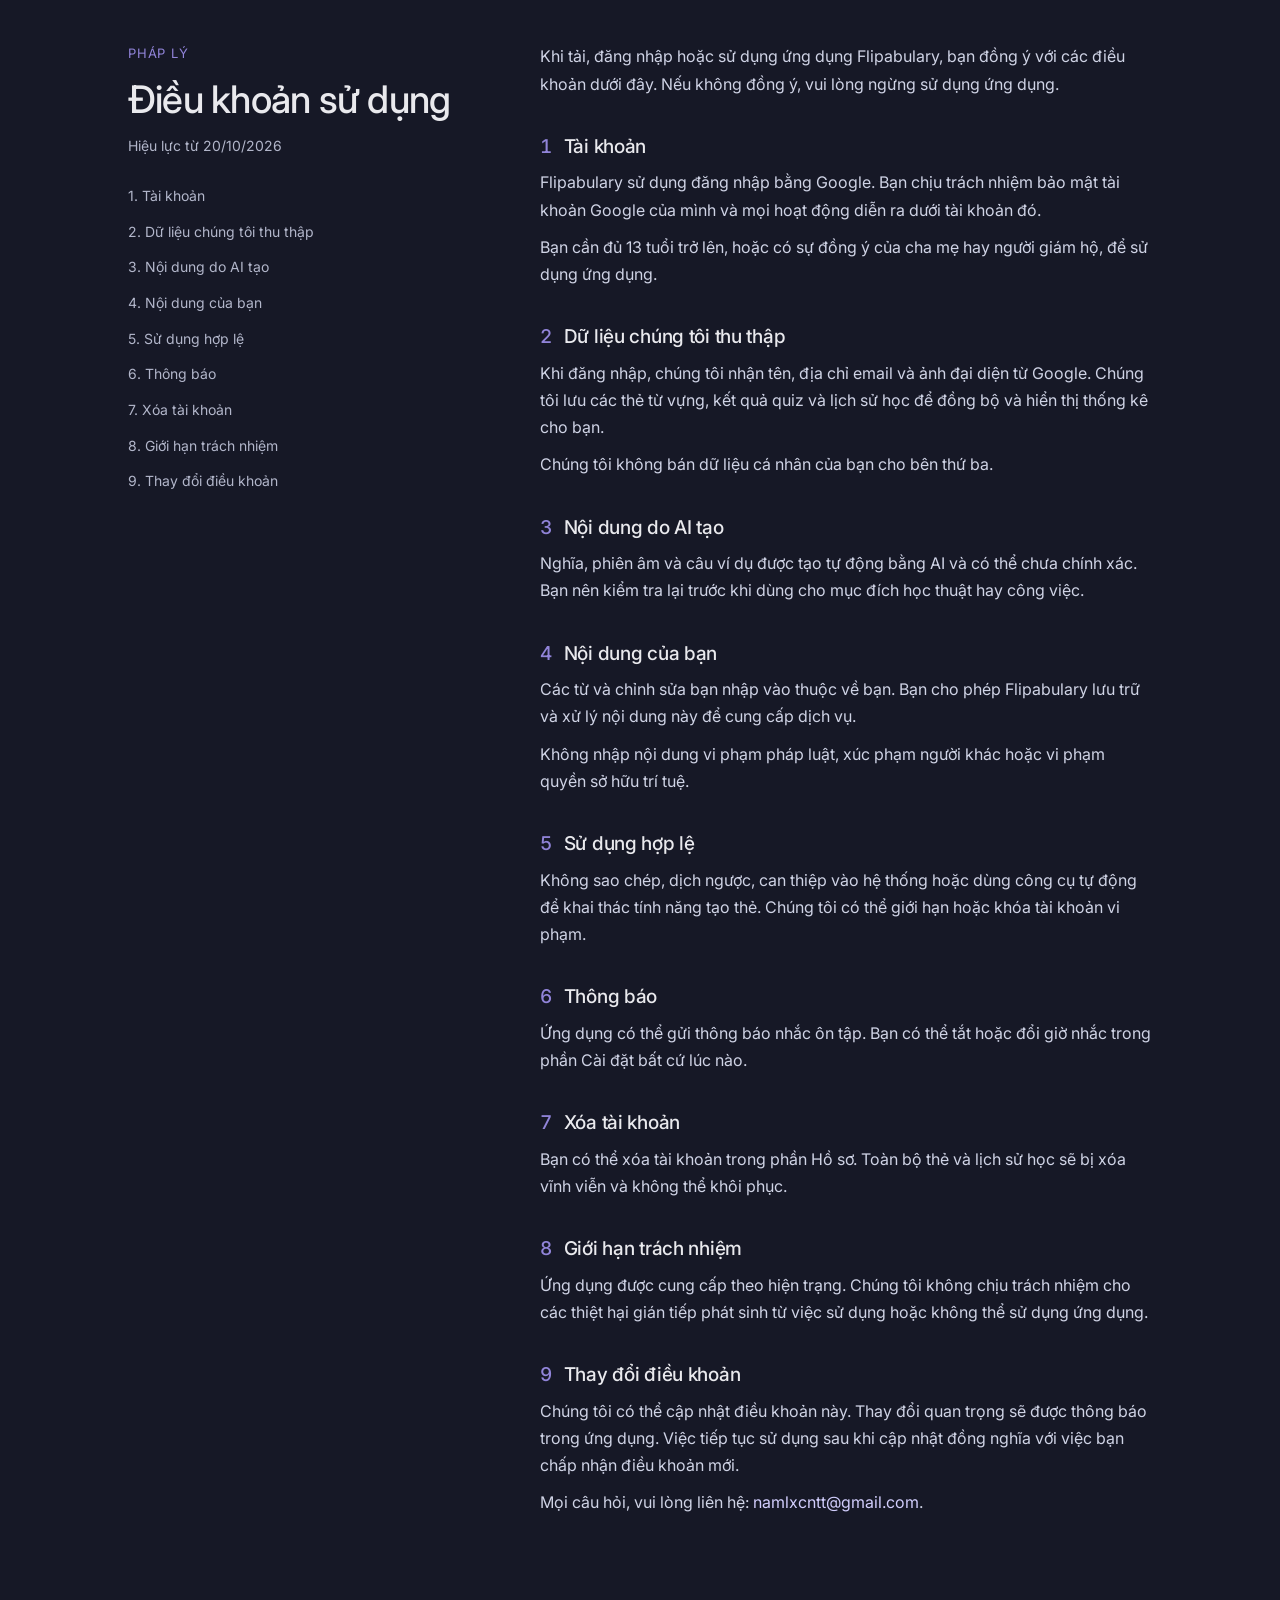
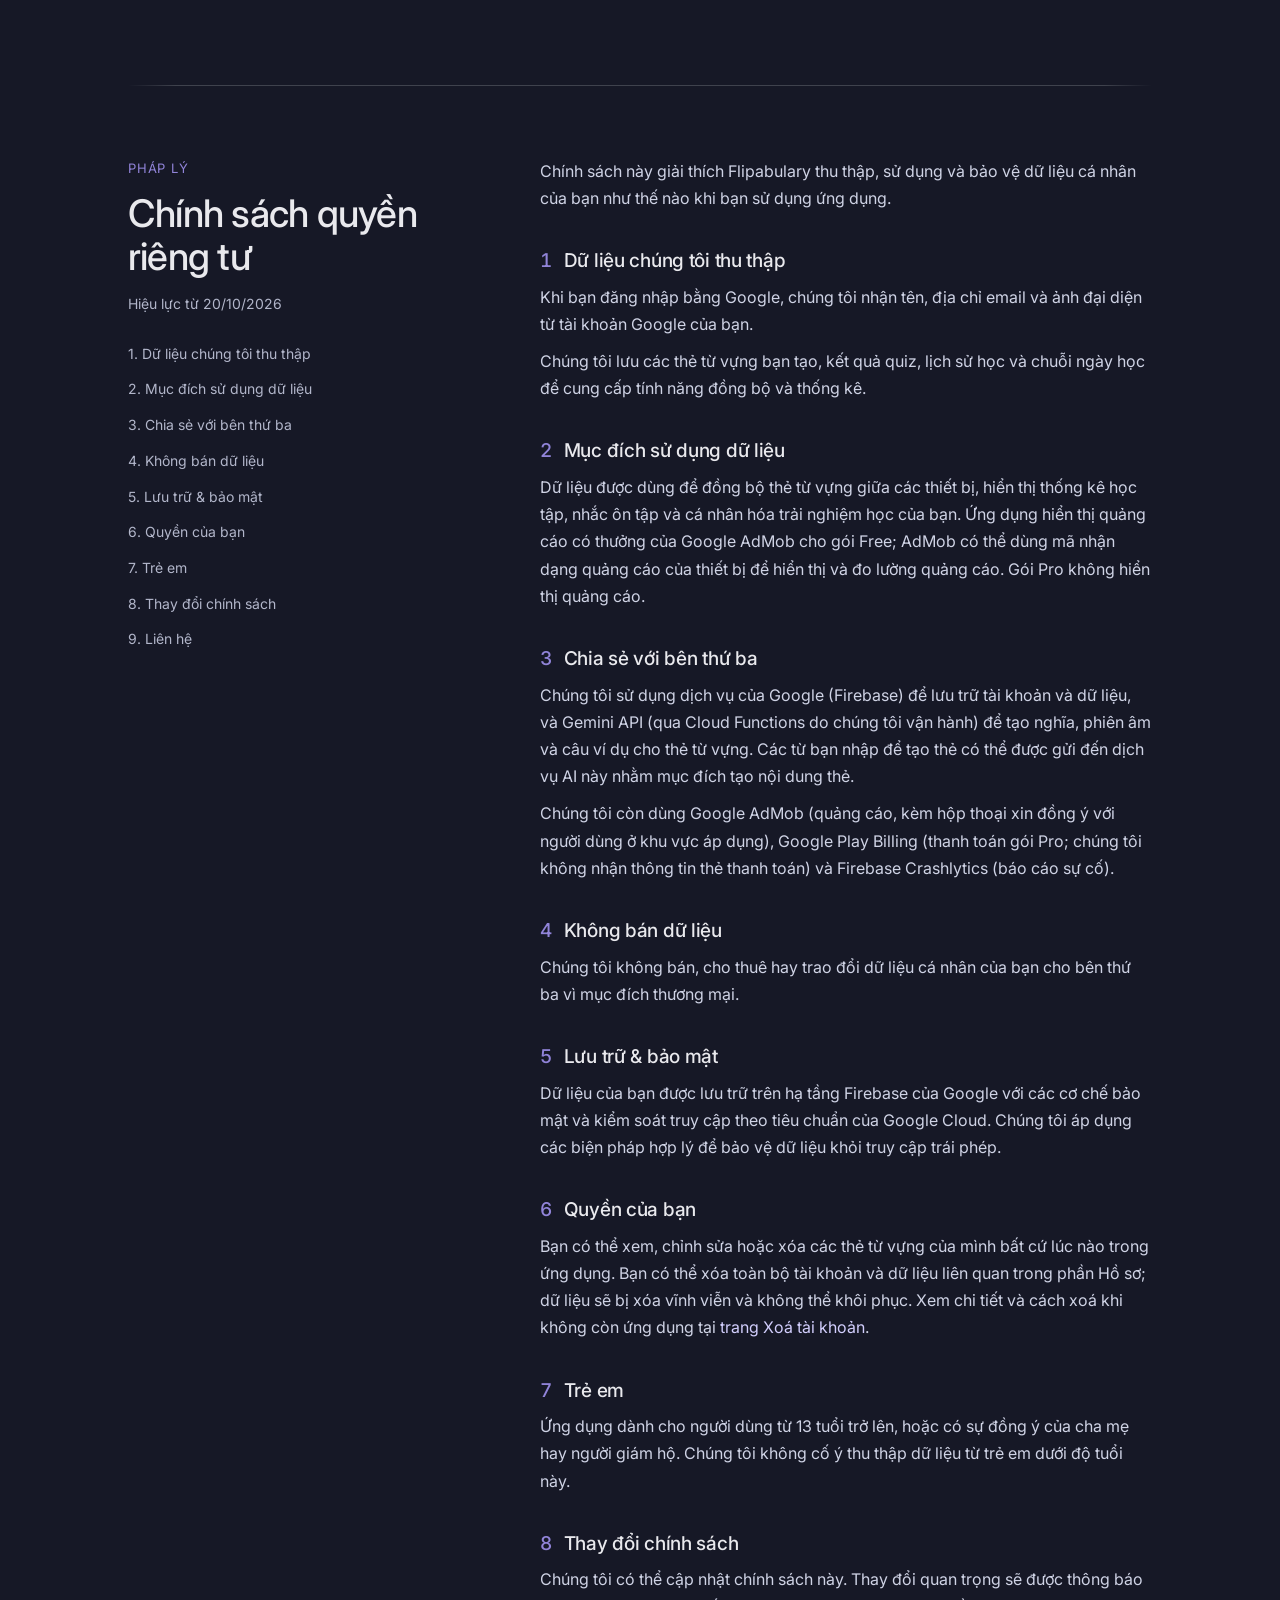
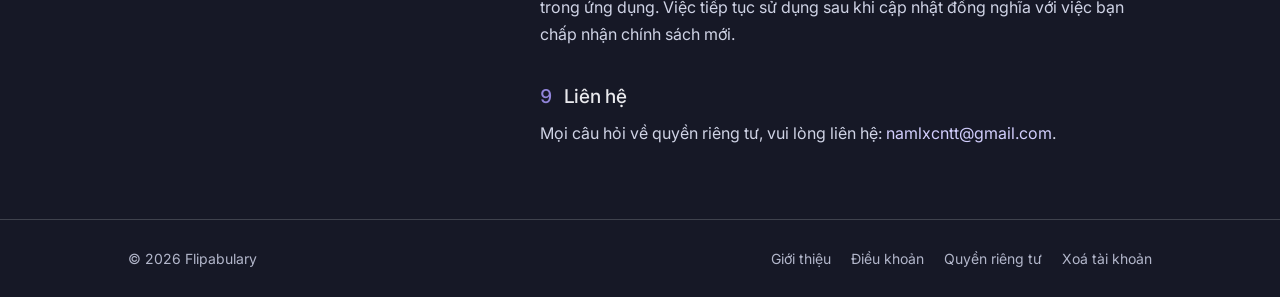
==== commit 22bc34d3: "Add account deletion page, update privacy policy for AdMob" ====
--- a/index.html
+++ b/index.html
@@ -200,12 +200,13 @@
 
       <div id="pr-2" class="terms-item">
         <h3><span class="n">2</span><span>Mục đích sử dụng dữ liệu</span></h3>
-        <p>Dữ liệu được dùng để đồng bộ thẻ từ vựng giữa các thiết bị, hiển thị thống kê học tập, nhắc ôn tập và cá nhân hóa trải nghiệm học của bạn. Chúng tôi không dùng dữ liệu của bạn cho mục đích quảng cáo.</p>
+        <p>Dữ liệu được dùng để đồng bộ thẻ từ vựng giữa các thiết bị, hiển thị thống kê học tập, nhắc ôn tập và cá nhân hóa trải nghiệm học của bạn. Ứng dụng hiển thị quảng cáo có thưởng của Google AdMob cho gói Free; AdMob có thể dùng mã nhận dạng quảng cáo của thiết bị để hiển thị và đo lường quảng cáo. Gói Pro không hiển thị quảng cáo.</p>
       </div>
 
       <div id="pr-3" class="terms-item">
         <h3><span class="n">3</span><span>Chia sẻ với bên thứ ba</span></h3>
         <p>Chúng tôi sử dụng dịch vụ của Google (Firebase) để lưu trữ tài khoản và dữ liệu, và Gemini API (qua Cloud Functions do chúng tôi vận hành) để tạo nghĩa, phiên âm và câu ví dụ cho thẻ từ vựng. Các từ bạn nhập để tạo thẻ có thể được gửi đến dịch vụ AI này nhằm mục đích tạo nội dung thẻ.</p>
+        <p>Chúng tôi còn dùng Google AdMob (quảng cáo, kèm hộp thoại xin đồng ý với người dùng ở khu vực áp dụng), Google Play Billing (thanh toán gói Pro; chúng tôi không nhận thông tin thẻ thanh toán) và Firebase Crashlytics (báo cáo sự cố).</p>
       </div>
 
       <div id="pr-4" class="terms-item">
@@ -220,7 +221,7 @@
 
       <div id="pr-6" class="terms-item">
         <h3><span class="n">6</span><span>Quyền của bạn</span></h3>
-        <p>Bạn có thể xem, chỉnh sửa hoặc xóa các thẻ từ vựng của mình bất cứ lúc nào trong ứng dụng. Bạn có thể xóa toàn bộ tài khoản và dữ liệu liên quan trong phần Hồ sơ; dữ liệu sẽ bị xóa vĩnh viễn và không thể khôi phục.</p>
+        <p>Bạn có thể xem, chỉnh sửa hoặc xóa các thẻ từ vựng của mình bất cứ lúc nào trong ứng dụng. Bạn có thể xóa toàn bộ tài khoản và dữ liệu liên quan trong phần Hồ sơ; dữ liệu sẽ bị xóa vĩnh viễn và không thể khôi phục. Xem chi tiết và cách xoá khi không còn ứng dụng tại <a href="xoa-tai-khoan.html">trang Xoá tài khoản</a>.</p>
       </div>
 
       <div id="pr-7" class="terms-item">
@@ -248,6 +249,7 @@
       <a href="#gioi-thieu">Giới thiệu</a>
       <a href="#dieu-khoan">Điều khoản</a>
       <a href="#chinh-sach-rieng-tu">Quyền riêng tư</a>
+      <a href="xoa-tai-khoan.html">Xoá tài khoản</a>
     </div>
   </div>
 </footer>
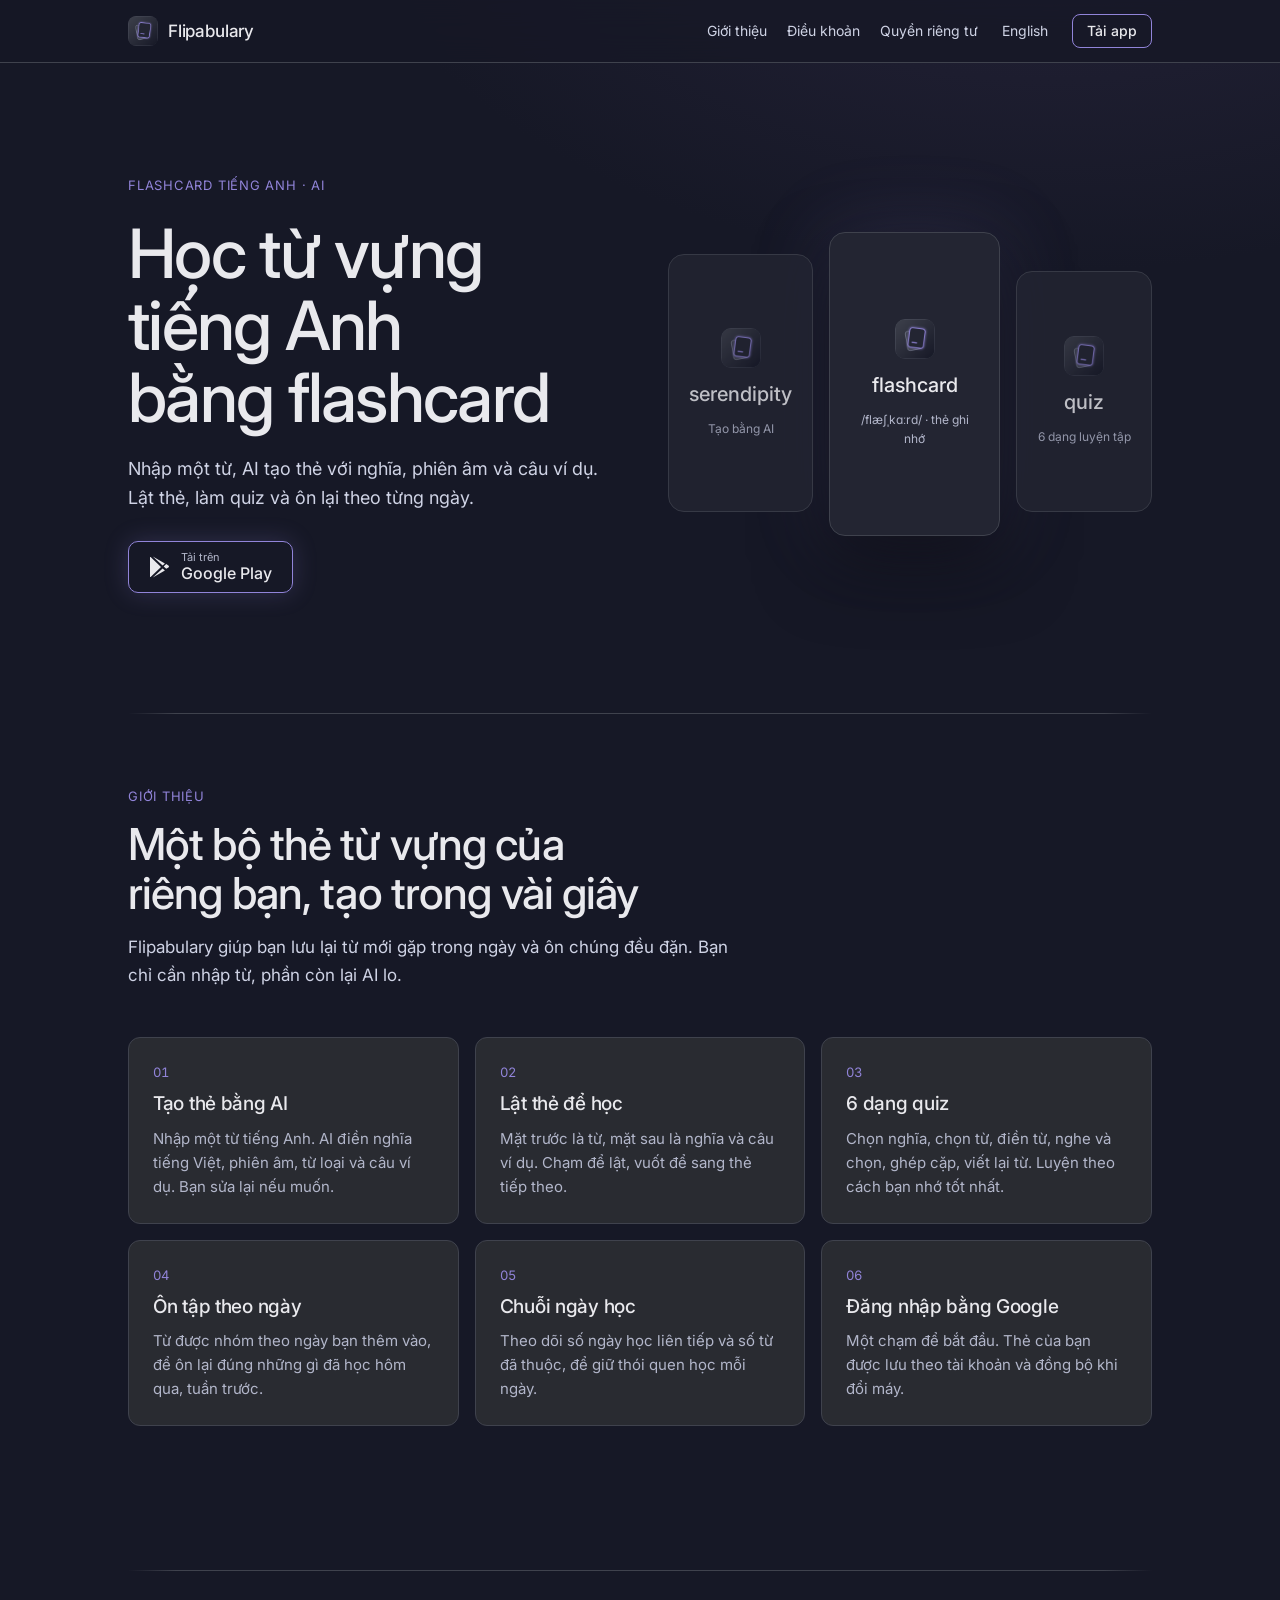
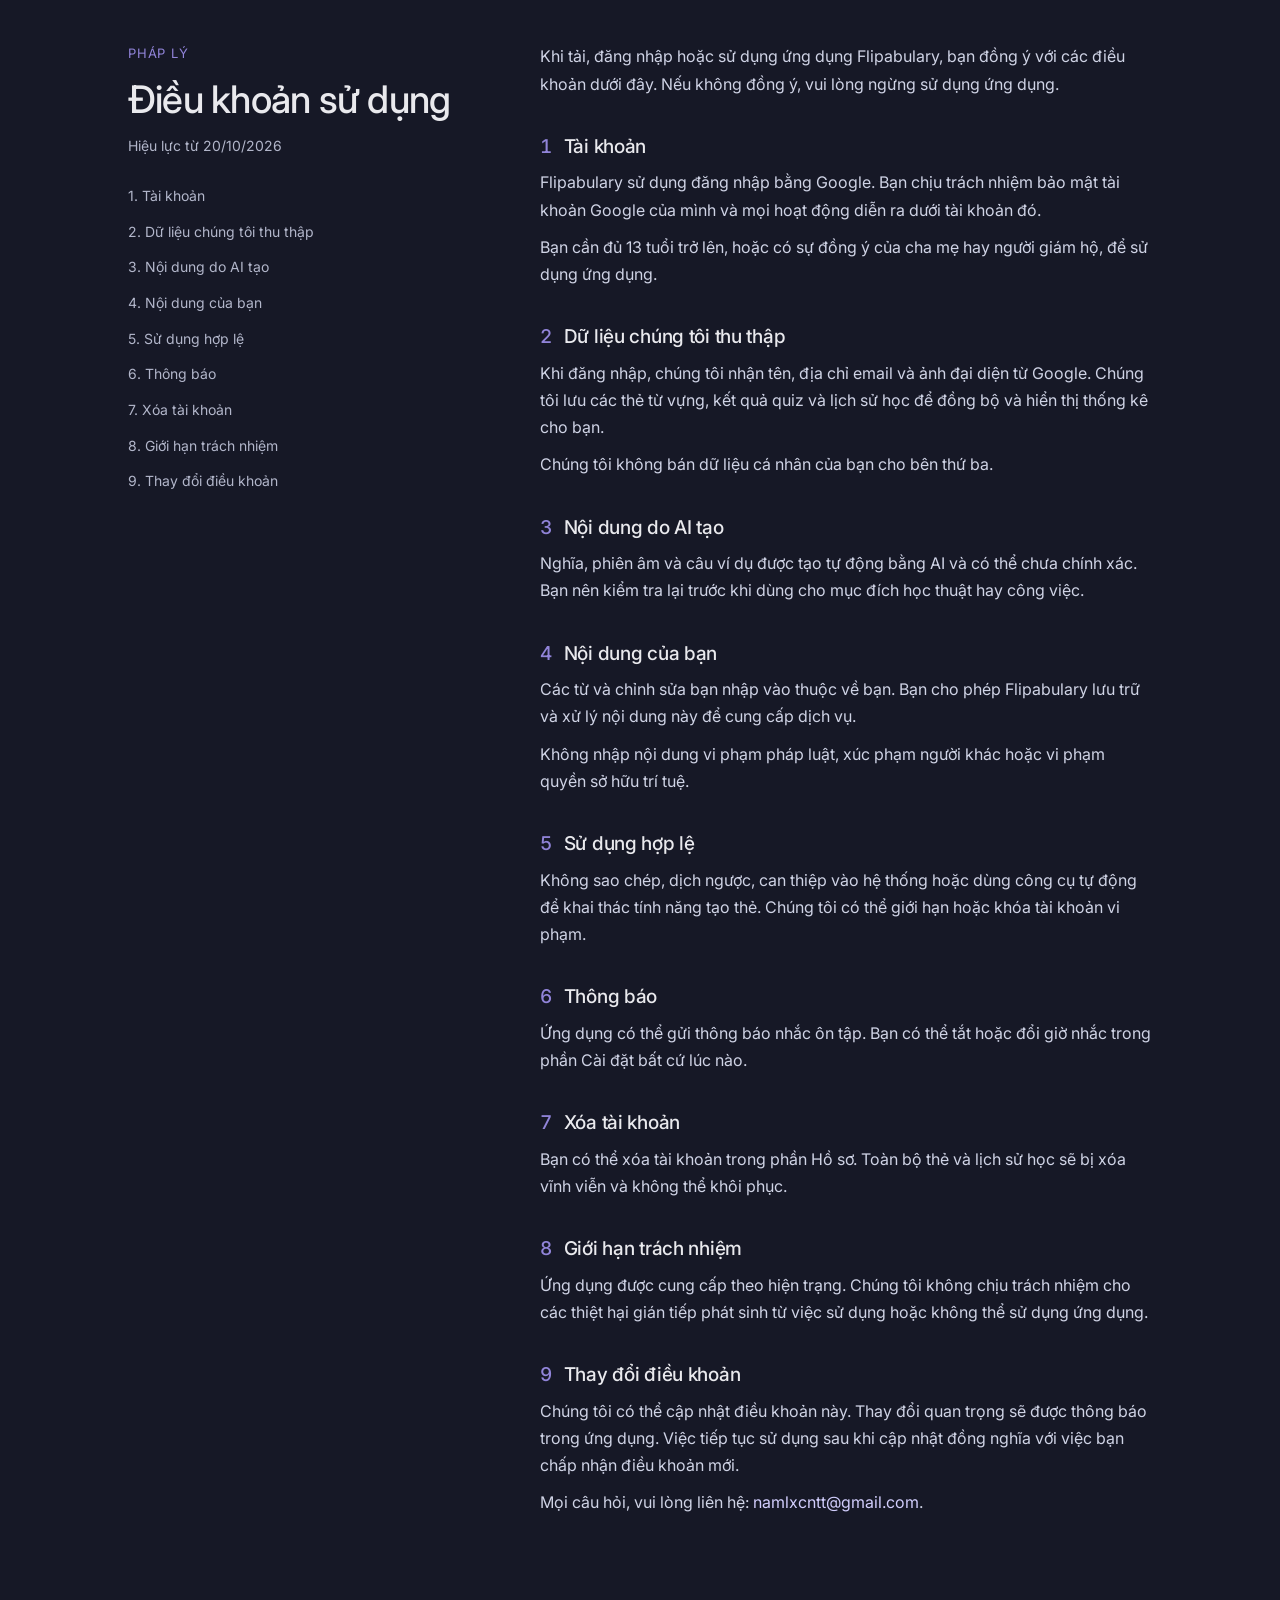
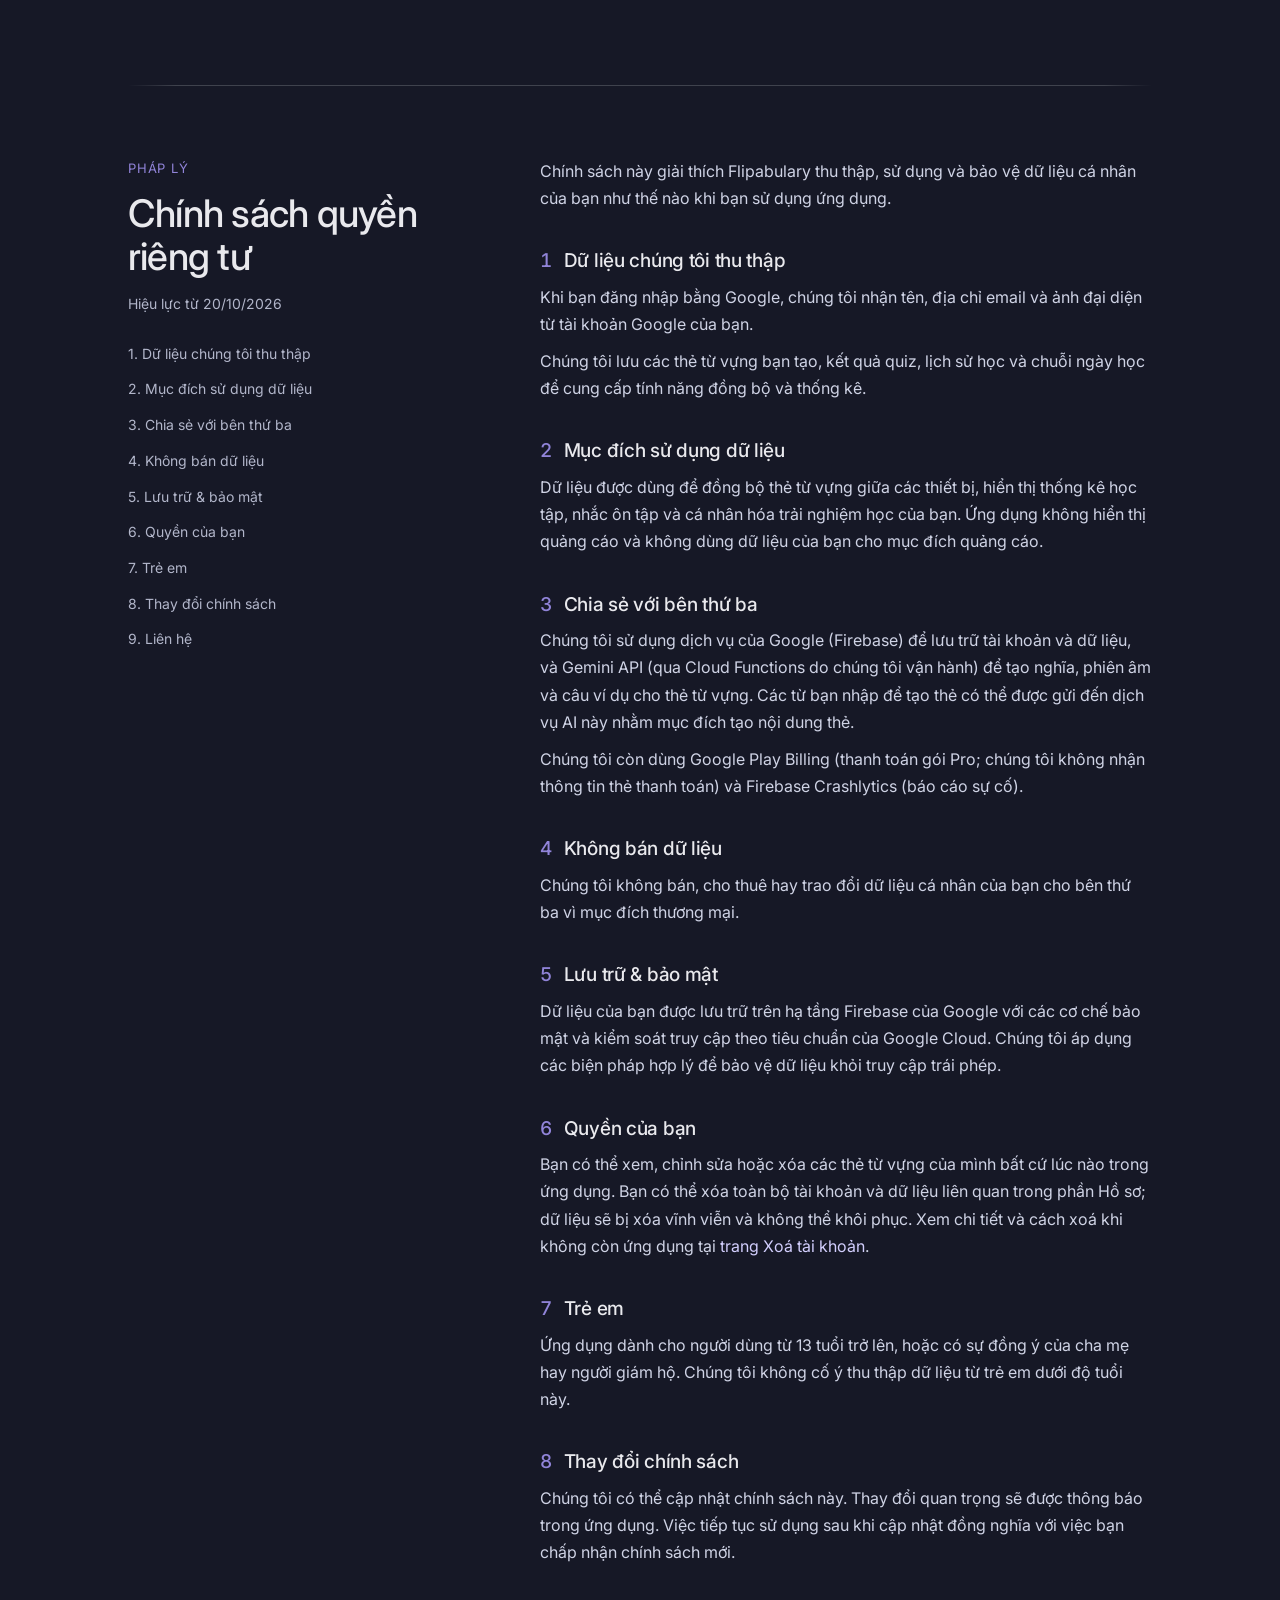
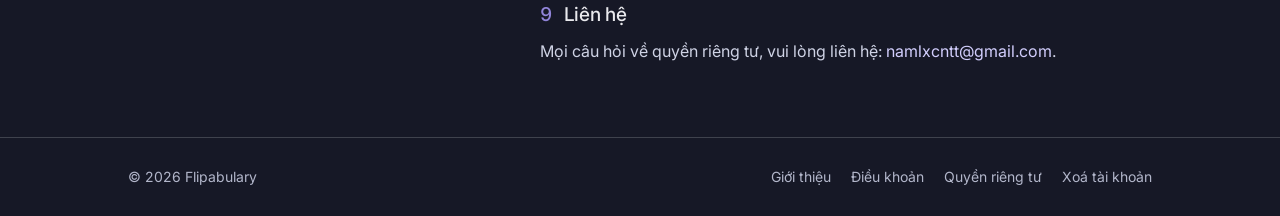
==== commit e3d819fd: "Remove AdMob references, fix anchor IDs for terms/privacy sections" ====
--- a/index.html
+++ b/index.html
@@ -15,12 +15,12 @@
       <span>Flipabulary</span>
     </a>
     <nav class="main-nav">
-      <a href="#gioi-thieu">Giới thiệu</a>
-      <a href="#dieu-khoan">Điều khoản</a>
-      <a href="#chinh-sach-rieng-tu">Quyền riêng tư</a>
+      <a href="#about">Giới thiệu</a>
+      <a href="#terms">Điều khoản</a>
+      <a href="#privacy">Quyền riêng tư</a>
       <a class="lang-switch" href="en.html" style="margin-left:4px">English</a>
     </nav>
-    <a href="#tai-app" class="btn-install">Tải app</a>
+    <a href="#get-app" class="btn-install">Tải app</a>
   </div>
 </header>
 
@@ -29,7 +29,7 @@
     <span class="eyebrow">Flashcard tiếng Anh · AI</span>
     <h1>Học từ vựng tiếng Anh bằng flashcard</h1>
     <p>Nhập một từ, AI tạo thẻ với nghĩa, phiên âm và câu ví dụ. Lật thẻ, làm quiz và ôn lại theo từng ngày.</p>
-    <div id="tai-app">
+    <div id="get-app">
       <a href="#" class="btn-store">
         <svg width="20" height="22" viewBox="0 0 20 22" fill="currentColor"><path d="M1 1.3v19.4c0 .3.3.5.6.3L12 11 1.6 1c-.3-.2-.6 0-.6.3Zm12.6 8.2L3.8.6 15.9 7.4l-2.3 2.1Zm0 3 2.3 2.1L3.8 21.4l9.8-8.9Zm3.6-4.4 2.2 1.3c.8.5.8 1.6 0 2.1l-2.2 1.3-2.5-2.3 2.5-2.4Z"></path></svg>
         <span class="label"><span class="small">Tải trên</span><span class="big">Google Play</span></span>
@@ -55,7 +55,7 @@
   </div>
 </section>
 
-<section id="gioi-thieu" class="wrap">
+<section id="about" class="wrap">
   <div class="rule"></div>
   <div class="section-intro">
     <span class="eyebrow">Giới thiệu</span>
@@ -96,7 +96,7 @@
   </div>
 </section>
 
-<section id="dieu-khoan" class="wrap">
+<section id="terms" class="wrap">
   <div class="rule"></div>
   <div class="terms-layout">
     <aside class="terms-sidebar">
@@ -104,64 +104,64 @@
       <h2>Điều khoản sử dụng</h2>
       <span class="terms-effective">Hiệu lực từ 20/10/2026</span>
       <nav class="terms-toc">
-        <a href="#dk-1">1. Tài khoản</a>
-        <a href="#dk-2">2. Dữ liệu chúng tôi thu thập</a>
-        <a href="#dk-3">3. Nội dung do AI tạo</a>
-        <a href="#dk-4">4. Nội dung của bạn</a>
-        <a href="#dk-5">5. Sử dụng hợp lệ</a>
-        <a href="#dk-6">6. Thông báo</a>
-        <a href="#dk-7">7. Xóa tài khoản</a>
-        <a href="#dk-8">8. Giới hạn trách nhiệm</a>
-        <a href="#dk-9">9. Thay đổi điều khoản</a>
+        <a href="#tk-1">1. Tài khoản</a>
+        <a href="#tk-2">2. Dữ liệu chúng tôi thu thập</a>
+        <a href="#tk-3">3. Nội dung do AI tạo</a>
+        <a href="#tk-4">4. Nội dung của bạn</a>
+        <a href="#tk-5">5. Sử dụng hợp lệ</a>
+        <a href="#tk-6">6. Thông báo</a>
+        <a href="#tk-7">7. Xóa tài khoản</a>
+        <a href="#tk-8">8. Giới hạn trách nhiệm</a>
+        <a href="#tk-9">9. Thay đổi điều khoản</a>
       </nav>
     </aside>
     <div class="terms-content">
       <p class="terms-intro">Khi tải, đăng nhập hoặc sử dụng ứng dụng Flipabulary, bạn đồng ý với các điều khoản dưới đây. Nếu không đồng ý, vui lòng ngừng sử dụng ứng dụng.</p>
 
-      <div id="dk-1" class="terms-item">
+      <div id="tk-1" class="terms-item">
         <h3><span class="n">1</span><span>Tài khoản</span></h3>
         <p>Flipabulary sử dụng đăng nhập bằng Google. Bạn chịu trách nhiệm bảo mật tài khoản Google của mình và mọi hoạt động diễn ra dưới tài khoản đó.</p>
         <p>Bạn cần đủ 13 tuổi trở lên, hoặc có sự đồng ý của cha mẹ hay người giám hộ, để sử dụng ứng dụng.</p>
       </div>
 
-      <div id="dk-2" class="terms-item">
+      <div id="tk-2" class="terms-item">
         <h3><span class="n">2</span><span>Dữ liệu chúng tôi thu thập</span></h3>
         <p>Khi đăng nhập, chúng tôi nhận tên, địa chỉ email và ảnh đại diện từ Google. Chúng tôi lưu các thẻ từ vựng, kết quả quiz và lịch sử học để đồng bộ và hiển thị thống kê cho bạn.</p>
         <p>Chúng tôi không bán dữ liệu cá nhân của bạn cho bên thứ ba.</p>
       </div>
 
-      <div id="dk-3" class="terms-item">
+      <div id="tk-3" class="terms-item">
         <h3><span class="n">3</span><span>Nội dung do AI tạo</span></h3>
         <p>Nghĩa, phiên âm và câu ví dụ được tạo tự động bằng AI và có thể chưa chính xác. Bạn nên kiểm tra lại trước khi dùng cho mục đích học thuật hay công việc.</p>
       </div>
 
-      <div id="dk-4" class="terms-item">
+      <div id="tk-4" class="terms-item">
         <h3><span class="n">4</span><span>Nội dung của bạn</span></h3>
         <p>Các từ và chỉnh sửa bạn nhập vào thuộc về bạn. Bạn cho phép Flipabulary lưu trữ và xử lý nội dung này để cung cấp dịch vụ.</p>
         <p>Không nhập nội dung vi phạm pháp luật, xúc phạm người khác hoặc vi phạm quyền sở hữu trí tuệ.</p>
       </div>
 
-      <div id="dk-5" class="terms-item">
+      <div id="tk-5" class="terms-item">
         <h3><span class="n">5</span><span>Sử dụng hợp lệ</span></h3>
         <p>Không sao chép, dịch ngược, can thiệp vào hệ thống hoặc dùng công cụ tự động để khai thác tính năng tạo thẻ. Chúng tôi có thể giới hạn hoặc khóa tài khoản vi phạm.</p>
       </div>
 
-      <div id="dk-6" class="terms-item">
+      <div id="tk-6" class="terms-item">
         <h3><span class="n">6</span><span>Thông báo</span></h3>
         <p>Ứng dụng có thể gửi thông báo nhắc ôn tập. Bạn có thể tắt hoặc đổi giờ nhắc trong phần Cài đặt bất cứ lúc nào.</p>
       </div>
 
-      <div id="dk-7" class="terms-item">
+      <div id="tk-7" class="terms-item">
         <h3><span class="n">7</span><span>Xóa tài khoản</span></h3>
         <p>Bạn có thể xóa tài khoản trong phần Hồ sơ. Toàn bộ thẻ và lịch sử học sẽ bị xóa vĩnh viễn và không thể khôi phục.</p>
       </div>
 
-      <div id="dk-8" class="terms-item">
+      <div id="tk-8" class="terms-item">
         <h3><span class="n">8</span><span>Giới hạn trách nhiệm</span></h3>
         <p>Ứng dụng được cung cấp theo hiện trạng. Chúng tôi không chịu trách nhiệm cho các thiệt hại gián tiếp phát sinh từ việc sử dụng hoặc không thể sử dụng ứng dụng.</p>
       </div>
 
-      <div id="dk-9" class="terms-item">
+      <div id="tk-9" class="terms-item">
         <h3><span class="n">9</span><span>Thay đổi điều khoản</span></h3>
         <p>Chúng tôi có thể cập nhật điều khoản này. Thay đổi quan trọng sẽ được thông báo trong ứng dụng. Việc tiếp tục sử dụng sau khi cập nhật đồng nghĩa với việc bạn chấp nhận điều khoản mới.</p>
         <p>Mọi câu hỏi, vui lòng liên hệ: <a href="mailto:namlxcntt@gmail.com">namlxcntt@gmail.com</a>.</p>
@@ -170,7 +170,7 @@
   </div>
 </section>
 
-<section id="chinh-sach-rieng-tu" class="wrap">
+<section id="privacy" class="wrap">
   <div class="rule"></div>
   <div class="terms-layout">
     <aside class="terms-sidebar">
@@ -178,63 +178,63 @@
       <h2>Chính sách quyền riêng tư</h2>
       <span class="terms-effective">Hiệu lực từ 20/10/2026</span>
       <nav class="terms-toc">
-        <a href="#pr-1">1. Dữ liệu chúng tôi thu thập</a>
-        <a href="#pr-2">2. Mục đích sử dụng dữ liệu</a>
-        <a href="#pr-3">3. Chia sẻ với bên thứ ba</a>
-        <a href="#pr-4">4. Không bán dữ liệu</a>
-        <a href="#pr-5">5. Lưu trữ &amp; bảo mật</a>
-        <a href="#pr-6">6. Quyền của bạn</a>
-        <a href="#pr-7">7. Trẻ em</a>
-        <a href="#pr-8">8. Thay đổi chính sách</a>
-        <a href="#pr-9">9. Liên hệ</a>
+        <a href="#pp-1">1. Dữ liệu chúng tôi thu thập</a>
+        <a href="#pp-2">2. Mục đích sử dụng dữ liệu</a>
+        <a href="#pp-3">3. Chia sẻ với bên thứ ba</a>
+        <a href="#pp-4">4. Không bán dữ liệu</a>
+        <a href="#pp-5">5. Lưu trữ &amp; bảo mật</a>
+        <a href="#pp-6">6. Quyền của bạn</a>
+        <a href="#pp-7">7. Trẻ em</a>
+        <a href="#pp-8">8. Thay đổi chính sách</a>
+        <a href="#pp-9">9. Liên hệ</a>
       </nav>
     </aside>
     <div class="terms-content">
       <p class="terms-intro">Chính sách này giải thích Flipabulary thu thập, sử dụng và bảo vệ dữ liệu cá nhân của bạn như thế nào khi bạn sử dụng ứng dụng.</p>
 
-      <div id="pr-1" class="terms-item">
+      <div id="pp-1" class="terms-item">
         <h3><span class="n">1</span><span>Dữ liệu chúng tôi thu thập</span></h3>
         <p>Khi bạn đăng nhập bằng Google, chúng tôi nhận tên, địa chỉ email và ảnh đại diện từ tài khoản Google của bạn.</p>
         <p>Chúng tôi lưu các thẻ từ vựng bạn tạo, kết quả quiz, lịch sử học và chuỗi ngày học để cung cấp tính năng đồng bộ và thống kê.</p>
       </div>
 
-      <div id="pr-2" class="terms-item">
+      <div id="pp-2" class="terms-item">
         <h3><span class="n">2</span><span>Mục đích sử dụng dữ liệu</span></h3>
-        <p>Dữ liệu được dùng để đồng bộ thẻ từ vựng giữa các thiết bị, hiển thị thống kê học tập, nhắc ôn tập và cá nhân hóa trải nghiệm học của bạn. Ứng dụng hiển thị quảng cáo có thưởng của Google AdMob cho gói Free; AdMob có thể dùng mã nhận dạng quảng cáo của thiết bị để hiển thị và đo lường quảng cáo. Gói Pro không hiển thị quảng cáo.</p>
-      </div>
-
-      <div id="pr-3" class="terms-item">
+        <p>Dữ liệu được dùng để đồng bộ thẻ từ vựng giữa các thiết bị, hiển thị thống kê học tập, nhắc ôn tập và cá nhân hóa trải nghiệm học của bạn. Ứng dụng không hiển thị quảng cáo và không dùng dữ liệu của bạn cho mục đích quảng cáo.</p>
+      </div>
+
+      <div id="pp-3" class="terms-item">
         <h3><span class="n">3</span><span>Chia sẻ với bên thứ ba</span></h3>
         <p>Chúng tôi sử dụng dịch vụ của Google (Firebase) để lưu trữ tài khoản và dữ liệu, và Gemini API (qua Cloud Functions do chúng tôi vận hành) để tạo nghĩa, phiên âm và câu ví dụ cho thẻ từ vựng. Các từ bạn nhập để tạo thẻ có thể được gửi đến dịch vụ AI này nhằm mục đích tạo nội dung thẻ.</p>
-        <p>Chúng tôi còn dùng Google AdMob (quảng cáo, kèm hộp thoại xin đồng ý với người dùng ở khu vực áp dụng), Google Play Billing (thanh toán gói Pro; chúng tôi không nhận thông tin thẻ thanh toán) và Firebase Crashlytics (báo cáo sự cố).</p>
-      </div>
-
-      <div id="pr-4" class="terms-item">
+        <p>Chúng tôi còn dùng Google Play Billing (thanh toán gói Pro; chúng tôi không nhận thông tin thẻ thanh toán) và Firebase Crashlytics (báo cáo sự cố).</p>
+      </div>
+
+      <div id="pp-4" class="terms-item">
         <h3><span class="n">4</span><span>Không bán dữ liệu</span></h3>
         <p>Chúng tôi không bán, cho thuê hay trao đổi dữ liệu cá nhân của bạn cho bên thứ ba vì mục đích thương mại.</p>
       </div>
 
-      <div id="pr-5" class="terms-item">
+      <div id="pp-5" class="terms-item">
         <h3><span class="n">5</span><span>Lưu trữ &amp; bảo mật</span></h3>
         <p>Dữ liệu của bạn được lưu trữ trên hạ tầng Firebase của Google với các cơ chế bảo mật và kiểm soát truy cập theo tiêu chuẩn của Google Cloud. Chúng tôi áp dụng các biện pháp hợp lý để bảo vệ dữ liệu khỏi truy cập trái phép.</p>
       </div>
 
-      <div id="pr-6" class="terms-item">
+      <div id="pp-6" class="terms-item">
         <h3><span class="n">6</span><span>Quyền của bạn</span></h3>
         <p>Bạn có thể xem, chỉnh sửa hoặc xóa các thẻ từ vựng của mình bất cứ lúc nào trong ứng dụng. Bạn có thể xóa toàn bộ tài khoản và dữ liệu liên quan trong phần Hồ sơ; dữ liệu sẽ bị xóa vĩnh viễn và không thể khôi phục. Xem chi tiết và cách xoá khi không còn ứng dụng tại <a href="xoa-tai-khoan.html">trang Xoá tài khoản</a>.</p>
       </div>
 
-      <div id="pr-7" class="terms-item">
+      <div id="pp-7" class="terms-item">
         <h3><span class="n">7</span><span>Trẻ em</span></h3>
         <p>Ứng dụng dành cho người dùng từ 13 tuổi trở lên, hoặc có sự đồng ý của cha mẹ hay người giám hộ. Chúng tôi không cố ý thu thập dữ liệu từ trẻ em dưới độ tuổi này.</p>
       </div>
 
-      <div id="pr-8" class="terms-item">
+      <div id="pp-8" class="terms-item">
         <h3><span class="n">8</span><span>Thay đổi chính sách</span></h3>
         <p>Chúng tôi có thể cập nhật chính sách này. Thay đổi quan trọng sẽ được thông báo trong ứng dụng. Việc tiếp tục sử dụng sau khi cập nhật đồng nghĩa với việc bạn chấp nhận chính sách mới.</p>
       </div>
 
-      <div id="pr-9" class="terms-item">
+      <div id="pp-9" class="terms-item">
         <h3><span class="n">9</span><span>Liên hệ</span></h3>
         <p>Mọi câu hỏi về quyền riêng tư, vui lòng liên hệ: <a href="mailto:namlxcntt@gmail.com">namlxcntt@gmail.com</a>.</p>
       </div>
@@ -246,9 +246,9 @@
   <div class="wrap">
     <span>© 2026 Flipabulary</span>
     <div class="footer-links">
-      <a href="#gioi-thieu">Giới thiệu</a>
-      <a href="#dieu-khoan">Điều khoản</a>
-      <a href="#chinh-sach-rieng-tu">Quyền riêng tư</a>
+      <a href="#about">Giới thiệu</a>
+      <a href="#terms">Điều khoản</a>
+      <a href="#privacy">Quyền riêng tư</a>
       <a href="xoa-tai-khoan.html">Xoá tài khoản</a>
     </div>
   </div>
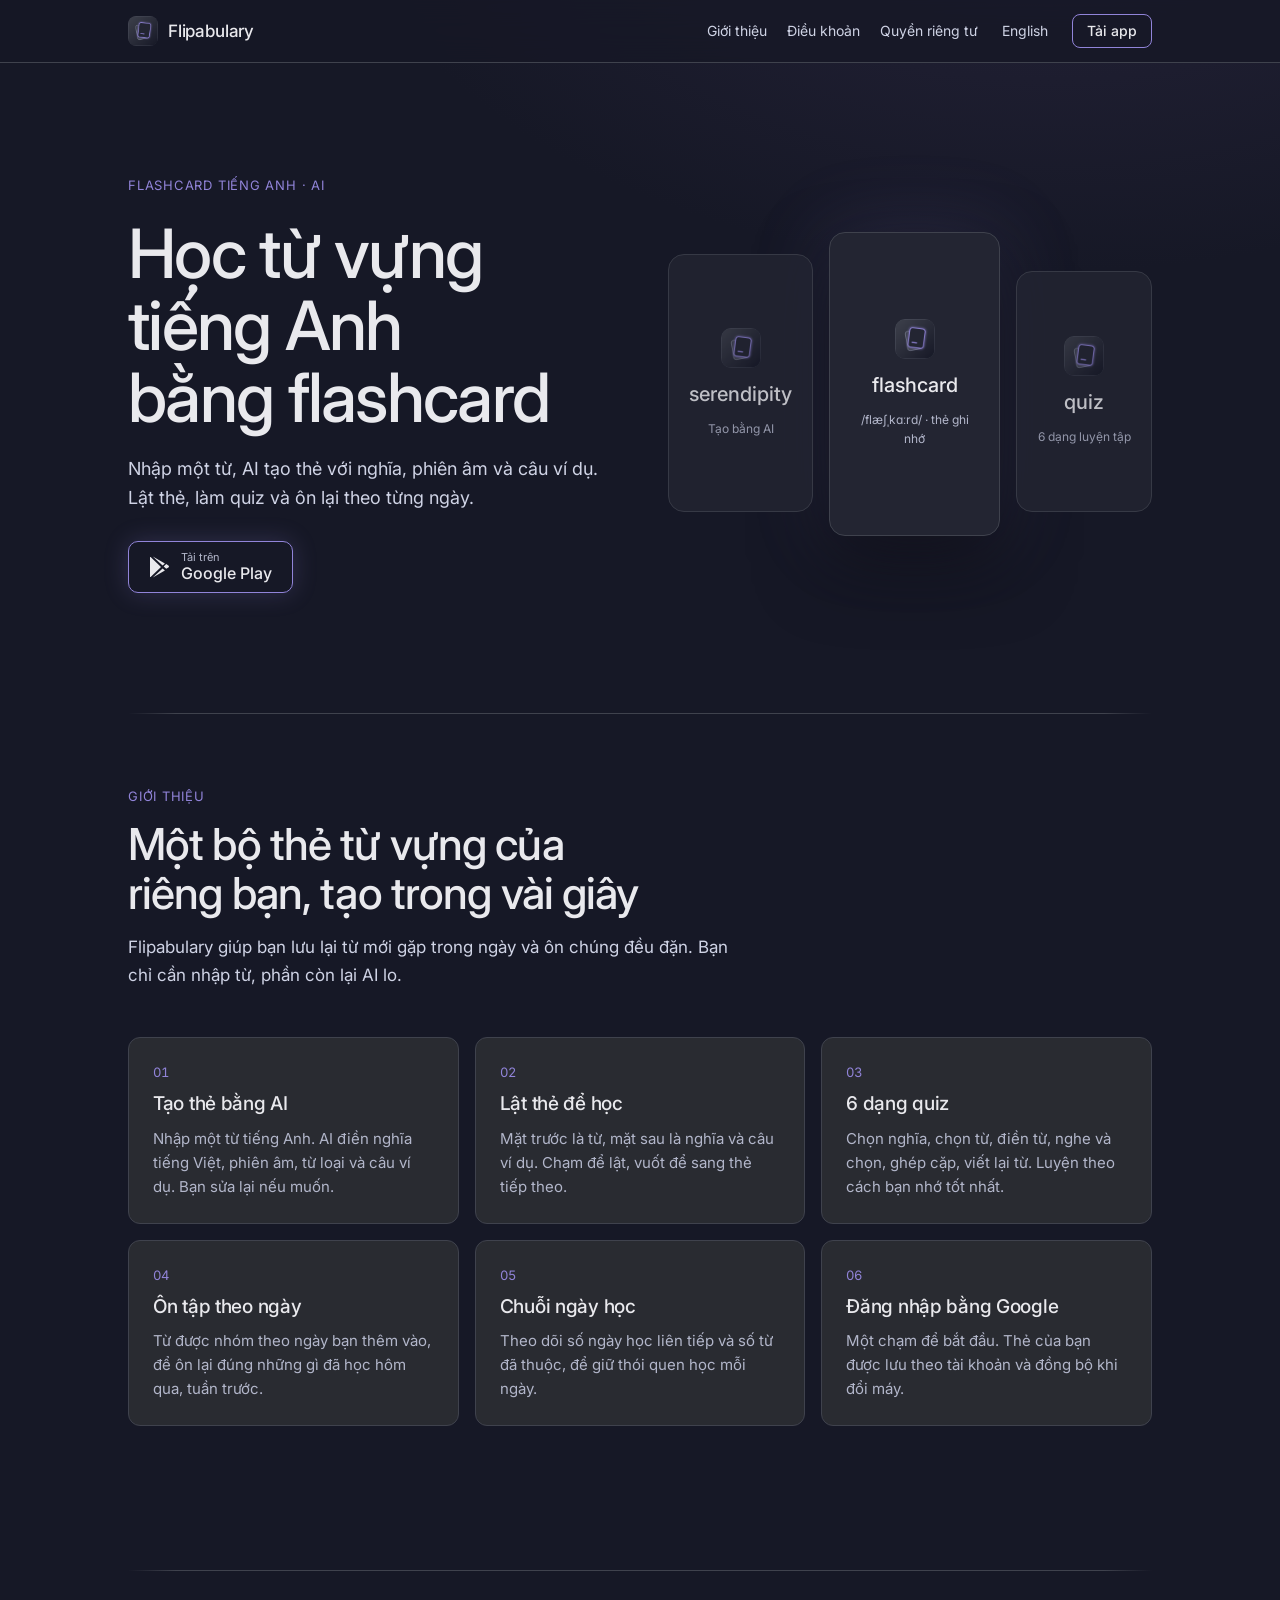
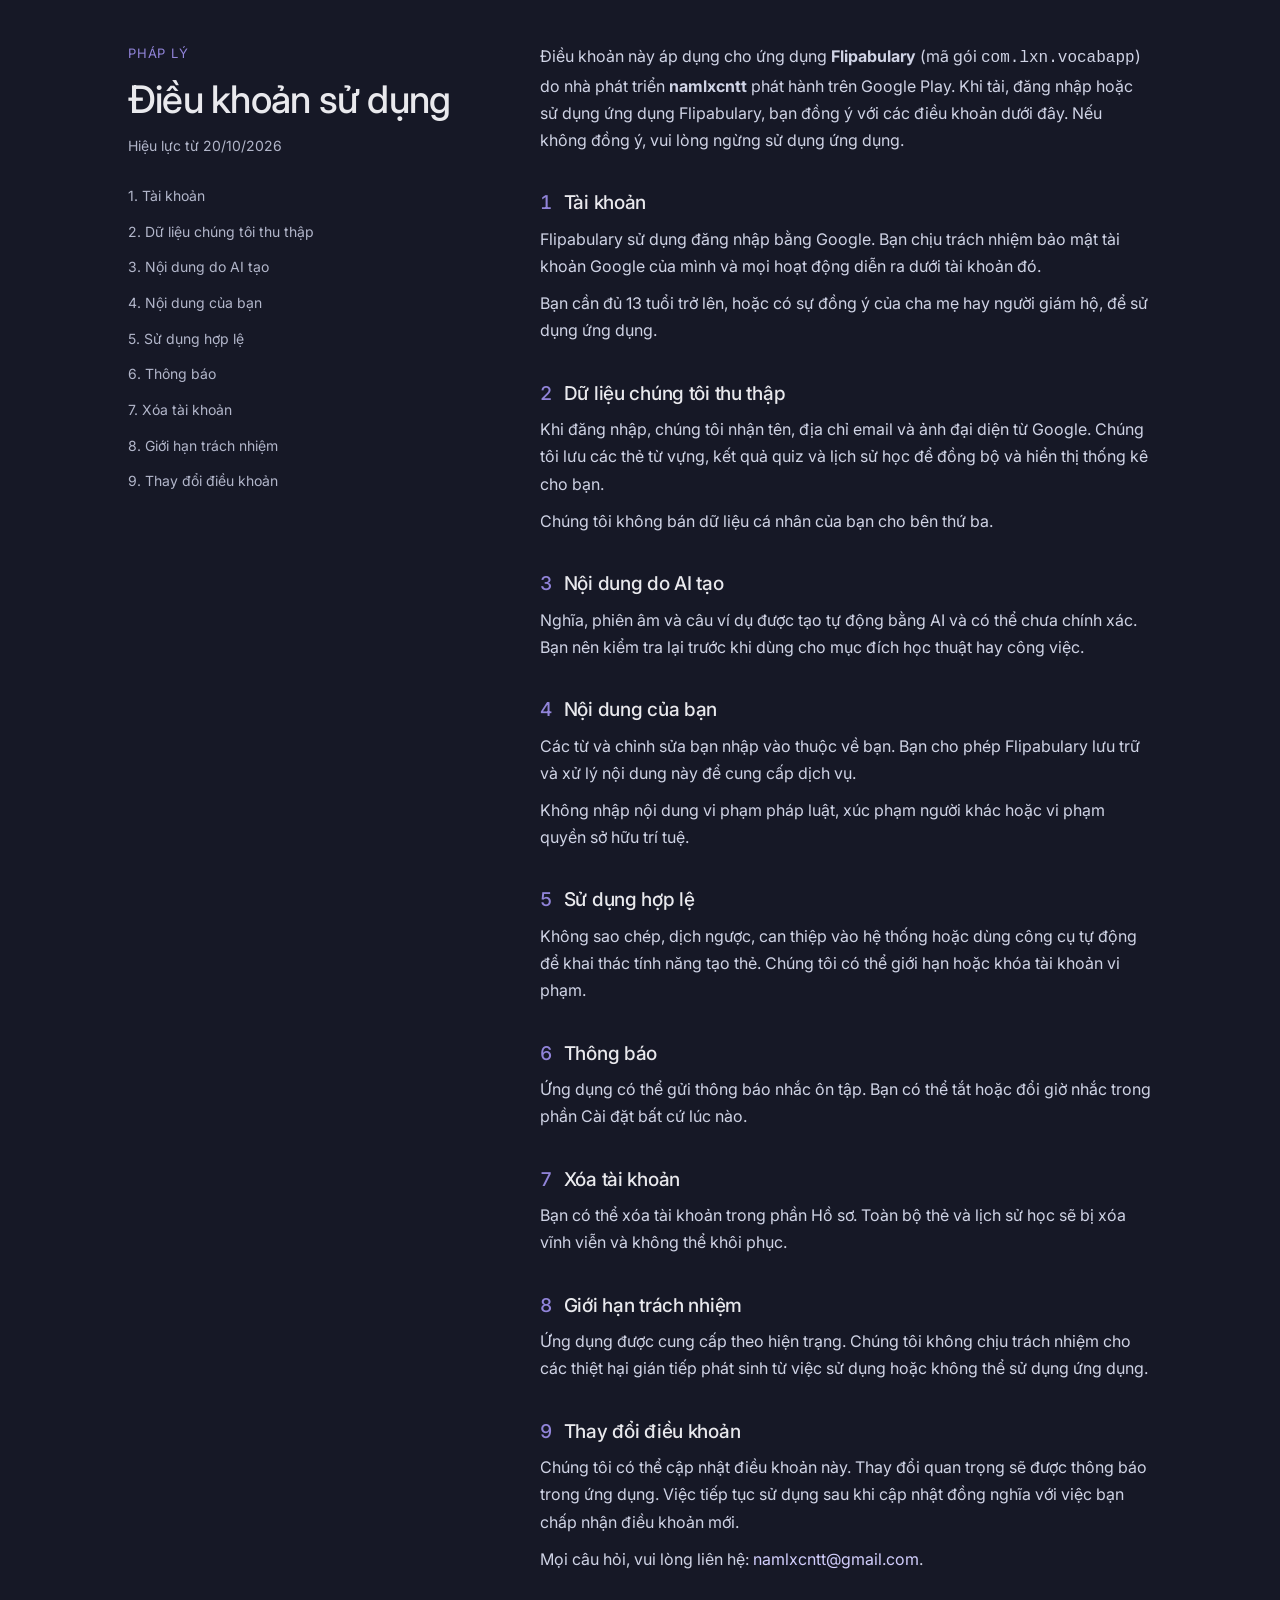
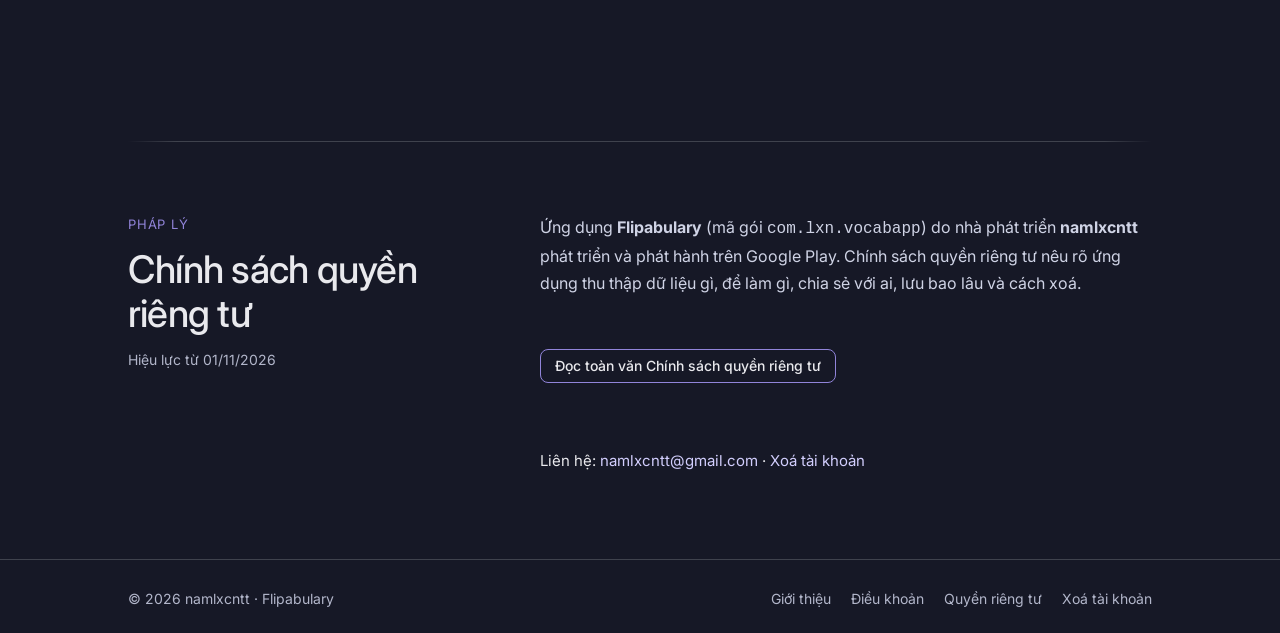
==== commit b43a57af: "Dedicated privacy policy with app and developer identification" ====
--- a/index.html
+++ b/index.html
@@ -17,7 +17,7 @@
     <nav class="main-nav">
       <a href="#about">Giới thiệu</a>
       <a href="#terms">Điều khoản</a>
-      <a href="#privacy">Quyền riêng tư</a>
+      <a href="privacy-vi.html">Quyền riêng tư</a>
       <a class="lang-switch" href="en.html" style="margin-left:4px">English</a>
     </nav>
     <a href="#get-app" class="btn-install">Tải app</a>
@@ -116,7 +116,7 @@
       </nav>
     </aside>
     <div class="terms-content">
-      <p class="terms-intro">Khi tải, đăng nhập hoặc sử dụng ứng dụng Flipabulary, bạn đồng ý với các điều khoản dưới đây. Nếu không đồng ý, vui lòng ngừng sử dụng ứng dụng.</p>
+      <p class="terms-intro">Điều khoản này áp dụng cho ứng dụng <strong>Flipabulary</strong> (mã gói <code>com.lxn.vocabapp</code>) do nhà phát triển <strong>namlxcntt</strong> phát hành trên Google Play. Khi tải, đăng nhập hoặc sử dụng ứng dụng Flipabulary, bạn đồng ý với các điều khoản dưới đây. Nếu không đồng ý, vui lòng ngừng sử dụng ứng dụng.</p>
 
       <div id="tk-1" class="terms-item">
         <h3><span class="n">1</span><span>Tài khoản</span></h3>
@@ -176,79 +176,23 @@
     <aside class="terms-sidebar">
       <span class="eyebrow">Pháp lý</span>
       <h2>Chính sách quyền riêng tư</h2>
-      <span class="terms-effective">Hiệu lực từ 20/10/2026</span>
-      <nav class="terms-toc">
-        <a href="#pp-1">1. Dữ liệu chúng tôi thu thập</a>
-        <a href="#pp-2">2. Mục đích sử dụng dữ liệu</a>
-        <a href="#pp-3">3. Chia sẻ với bên thứ ba</a>
-        <a href="#pp-4">4. Không bán dữ liệu</a>
-        <a href="#pp-5">5. Lưu trữ &amp; bảo mật</a>
-        <a href="#pp-6">6. Quyền của bạn</a>
-        <a href="#pp-7">7. Trẻ em</a>
-        <a href="#pp-8">8. Thay đổi chính sách</a>
-        <a href="#pp-9">9. Liên hệ</a>
-      </nav>
+      <span class="terms-effective">Hiệu lực từ 01/11/2026</span>
     </aside>
     <div class="terms-content">
-      <p class="terms-intro">Chính sách này giải thích Flipabulary thu thập, sử dụng và bảo vệ dữ liệu cá nhân của bạn như thế nào khi bạn sử dụng ứng dụng.</p>
-
-      <div id="pp-1" class="terms-item">
-        <h3><span class="n">1</span><span>Dữ liệu chúng tôi thu thập</span></h3>
-        <p>Khi bạn đăng nhập bằng Google, chúng tôi nhận tên, địa chỉ email và ảnh đại diện từ tài khoản Google của bạn.</p>
-        <p>Chúng tôi lưu các thẻ từ vựng bạn tạo, kết quả quiz, lịch sử học và chuỗi ngày học để cung cấp tính năng đồng bộ và thống kê.</p>
-      </div>
-
-      <div id="pp-2" class="terms-item">
-        <h3><span class="n">2</span><span>Mục đích sử dụng dữ liệu</span></h3>
-        <p>Dữ liệu được dùng để đồng bộ thẻ từ vựng giữa các thiết bị, hiển thị thống kê học tập, nhắc ôn tập và cá nhân hóa trải nghiệm học của bạn. Ứng dụng không hiển thị quảng cáo và không dùng dữ liệu của bạn cho mục đích quảng cáo.</p>
-      </div>
-
-      <div id="pp-3" class="terms-item">
-        <h3><span class="n">3</span><span>Chia sẻ với bên thứ ba</span></h3>
-        <p>Chúng tôi sử dụng dịch vụ của Google (Firebase) để lưu trữ tài khoản và dữ liệu, và Gemini API (qua Cloud Functions do chúng tôi vận hành) để tạo nghĩa, phiên âm và câu ví dụ cho thẻ từ vựng. Các từ bạn nhập để tạo thẻ có thể được gửi đến dịch vụ AI này nhằm mục đích tạo nội dung thẻ.</p>
-        <p>Chúng tôi còn dùng Google Play Billing (thanh toán gói Pro; chúng tôi không nhận thông tin thẻ thanh toán) và Firebase Crashlytics (báo cáo sự cố).</p>
-      </div>
-
-      <div id="pp-4" class="terms-item">
-        <h3><span class="n">4</span><span>Không bán dữ liệu</span></h3>
-        <p>Chúng tôi không bán, cho thuê hay trao đổi dữ liệu cá nhân của bạn cho bên thứ ba vì mục đích thương mại.</p>
-      </div>
-
-      <div id="pp-5" class="terms-item">
-        <h3><span class="n">5</span><span>Lưu trữ &amp; bảo mật</span></h3>
-        <p>Dữ liệu của bạn được lưu trữ trên hạ tầng Firebase của Google với các cơ chế bảo mật và kiểm soát truy cập theo tiêu chuẩn của Google Cloud. Chúng tôi áp dụng các biện pháp hợp lý để bảo vệ dữ liệu khỏi truy cập trái phép.</p>
-      </div>
-
-      <div id="pp-6" class="terms-item">
-        <h3><span class="n">6</span><span>Quyền của bạn</span></h3>
-        <p>Bạn có thể xem, chỉnh sửa hoặc xóa các thẻ từ vựng của mình bất cứ lúc nào trong ứng dụng. Bạn có thể xóa toàn bộ tài khoản và dữ liệu liên quan trong phần Hồ sơ; dữ liệu sẽ bị xóa vĩnh viễn và không thể khôi phục. Xem chi tiết và cách xoá khi không còn ứng dụng tại <a href="xoa-tai-khoan.html">trang Xoá tài khoản</a>.</p>
-      </div>
-
-      <div id="pp-7" class="terms-item">
-        <h3><span class="n">7</span><span>Trẻ em</span></h3>
-        <p>Ứng dụng dành cho người dùng từ 13 tuổi trở lên, hoặc có sự đồng ý của cha mẹ hay người giám hộ. Chúng tôi không cố ý thu thập dữ liệu từ trẻ em dưới độ tuổi này.</p>
-      </div>
-
-      <div id="pp-8" class="terms-item">
-        <h3><span class="n">8</span><span>Thay đổi chính sách</span></h3>
-        <p>Chúng tôi có thể cập nhật chính sách này. Thay đổi quan trọng sẽ được thông báo trong ứng dụng. Việc tiếp tục sử dụng sau khi cập nhật đồng nghĩa với việc bạn chấp nhận chính sách mới.</p>
-      </div>
-
-      <div id="pp-9" class="terms-item">
-        <h3><span class="n">9</span><span>Liên hệ</span></h3>
-        <p>Mọi câu hỏi về quyền riêng tư, vui lòng liên hệ: <a href="mailto:namlxcntt@gmail.com">namlxcntt@gmail.com</a>.</p>
-      </div>
+      <p class="terms-intro">Ứng dụng <strong>Flipabulary</strong> (mã gói <code>com.lxn.vocabapp</code>) do nhà phát triển <strong>namlxcntt</strong> phát triển và phát hành trên Google Play. Chính sách quyền riêng tư nêu rõ ứng dụng thu thập dữ liệu gì, để làm gì, chia sẻ với ai, lưu bao lâu và cách xoá.</p>
+      <p><a class="btn-install" href="privacy-vi.html">Đọc toàn văn Chính sách quyền riêng tư</a></p>
+      <p>Liên hệ: <a href="mailto:namlxcntt@gmail.com">namlxcntt@gmail.com</a> · <a href="xoa-tai-khoan.html">Xoá tài khoản</a></p>
     </div>
   </div>
 </section>
 
 <footer class="site-footer">
   <div class="wrap">
-    <span>© 2026 Flipabulary</span>
+    <span>© 2026 namlxcntt · Flipabulary</span>
     <div class="footer-links">
       <a href="#about">Giới thiệu</a>
       <a href="#terms">Điều khoản</a>
-      <a href="#privacy">Quyền riêng tư</a>
+      <a href="privacy-vi.html">Quyền riêng tư</a>
       <a href="xoa-tai-khoan.html">Xoá tài khoản</a>
     </div>
   </div>
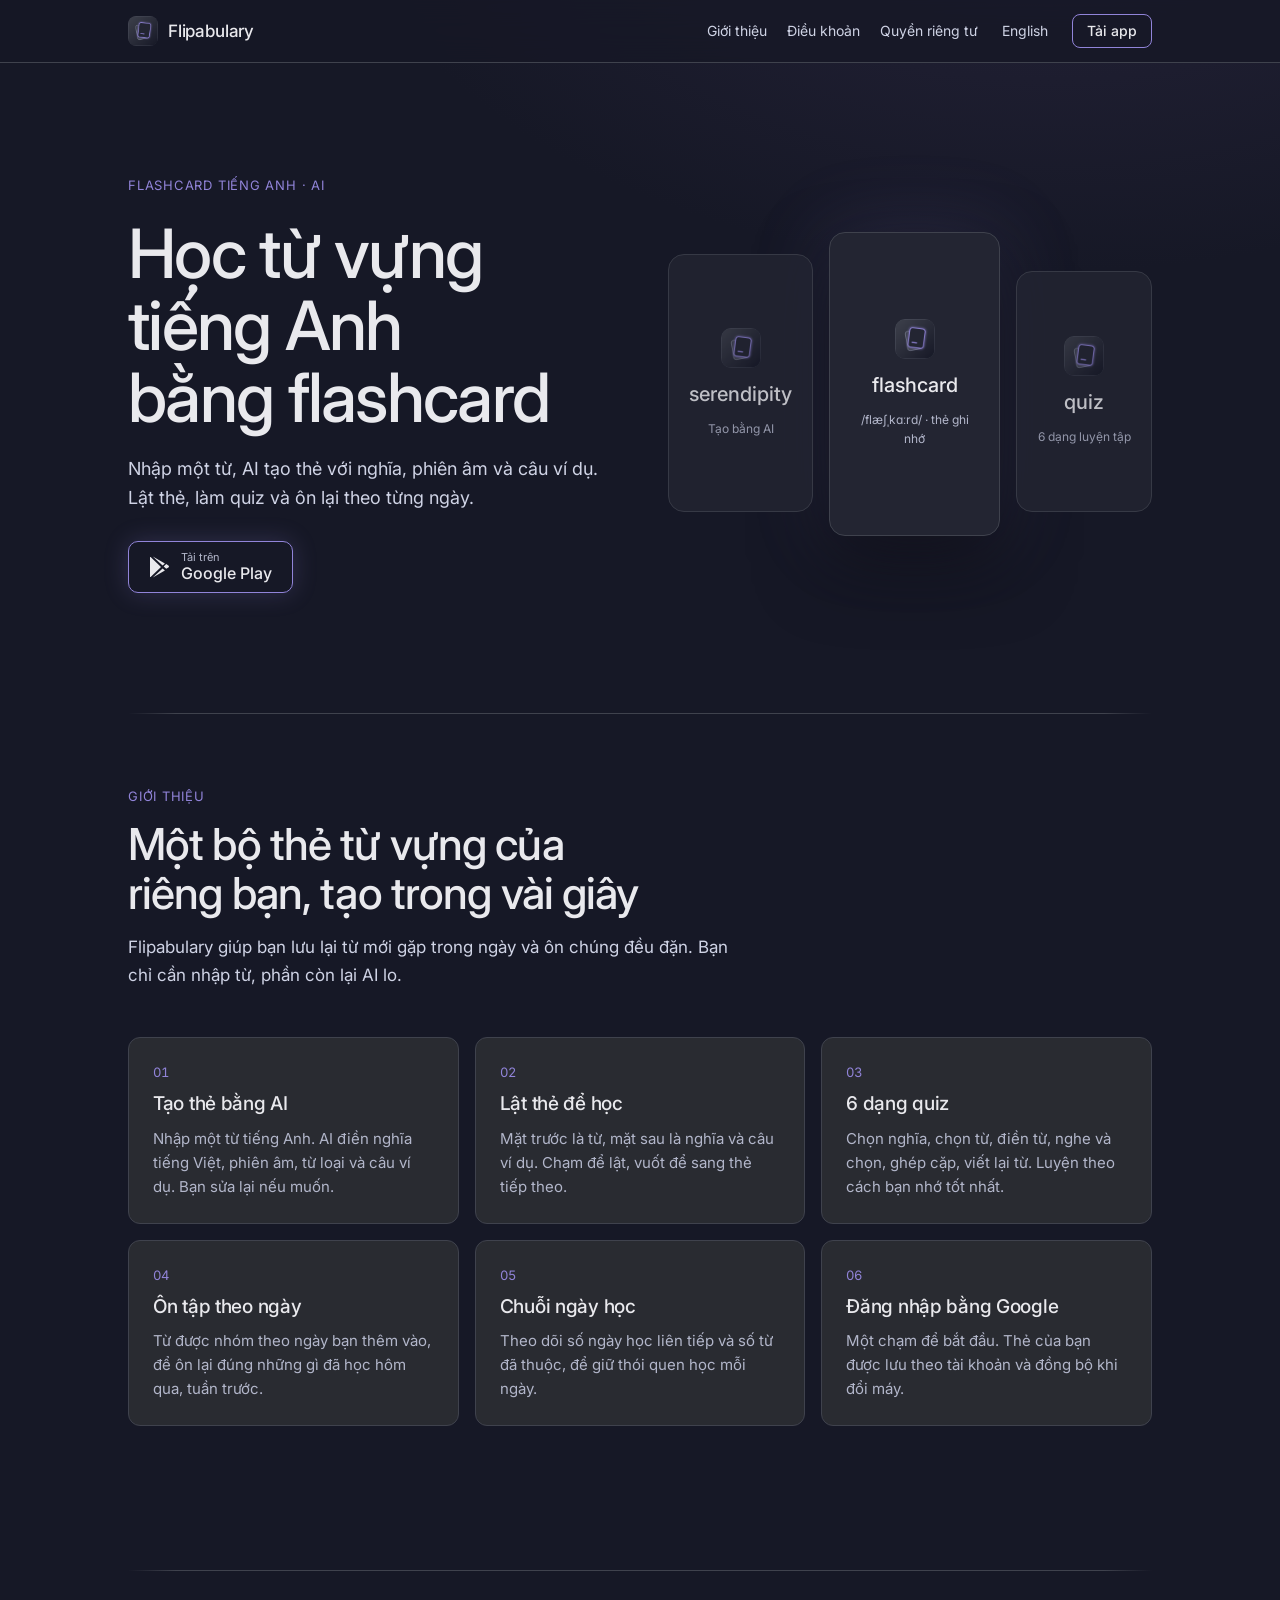
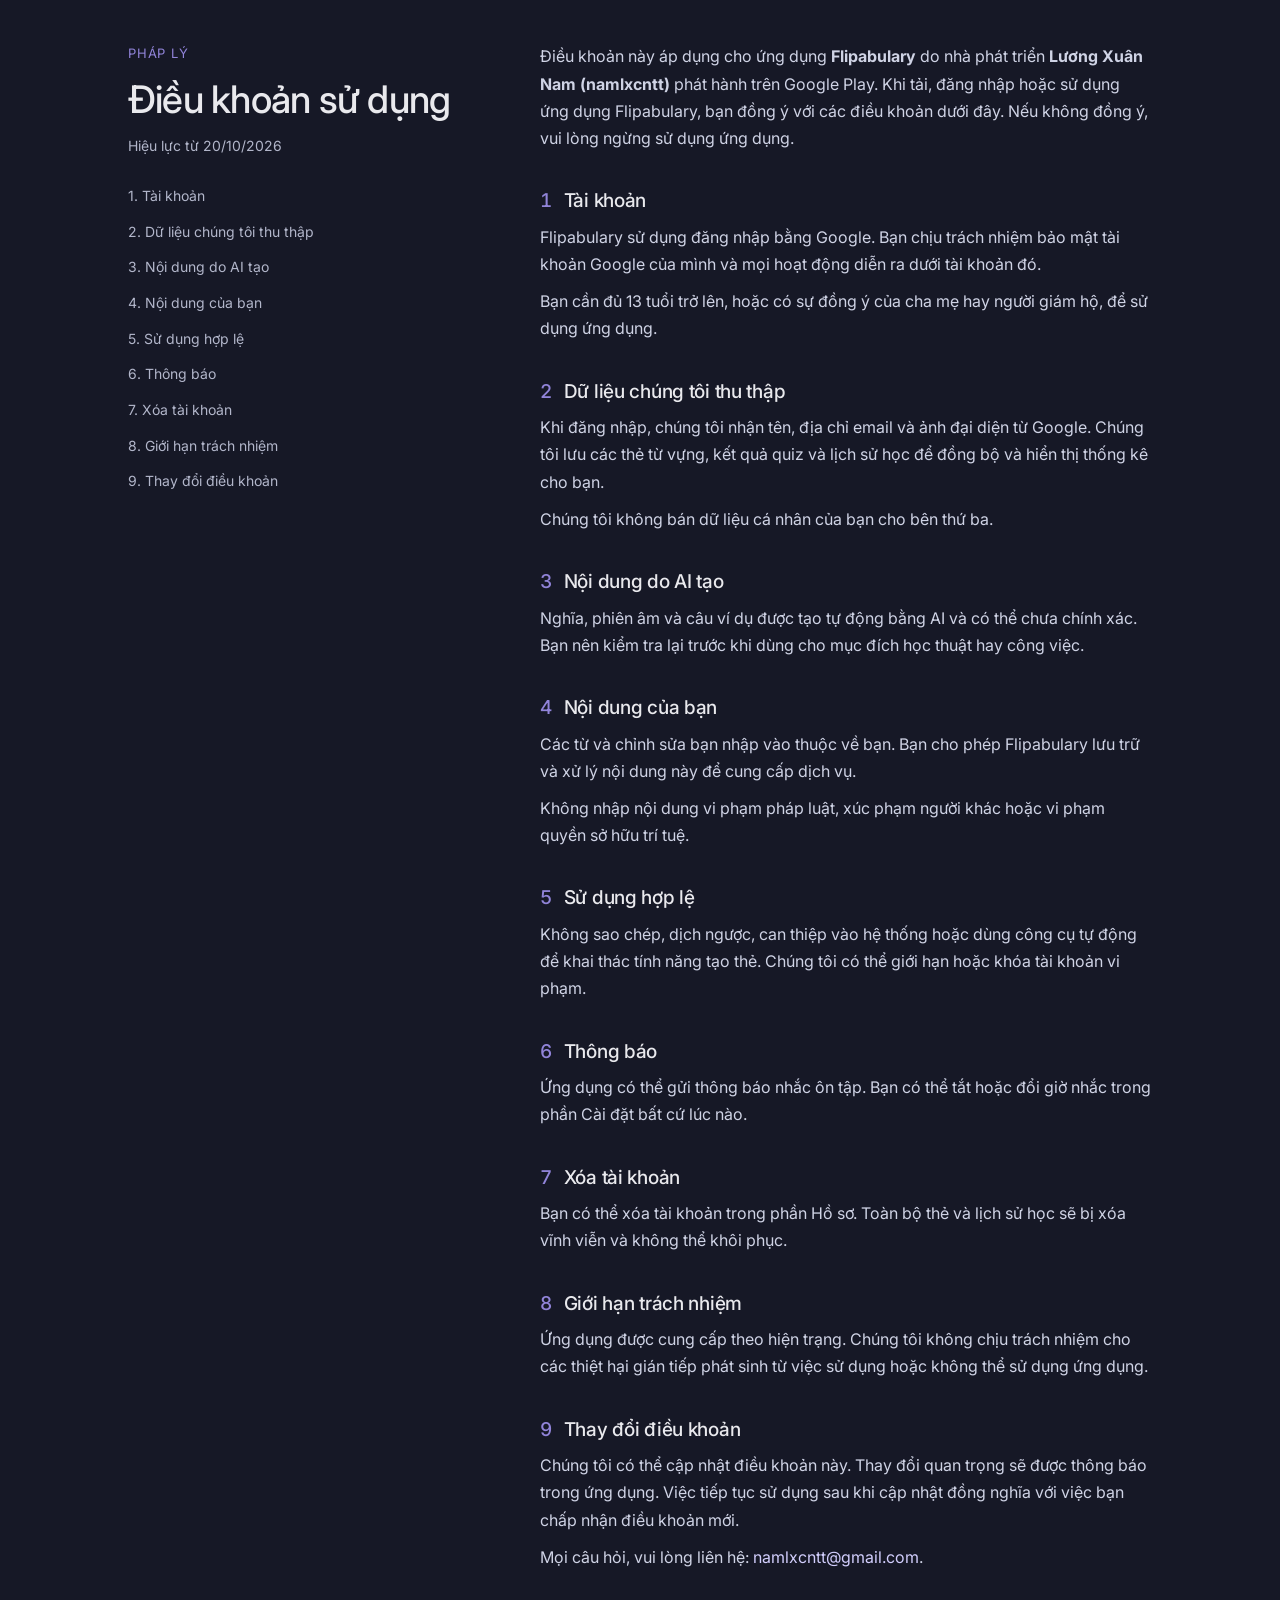
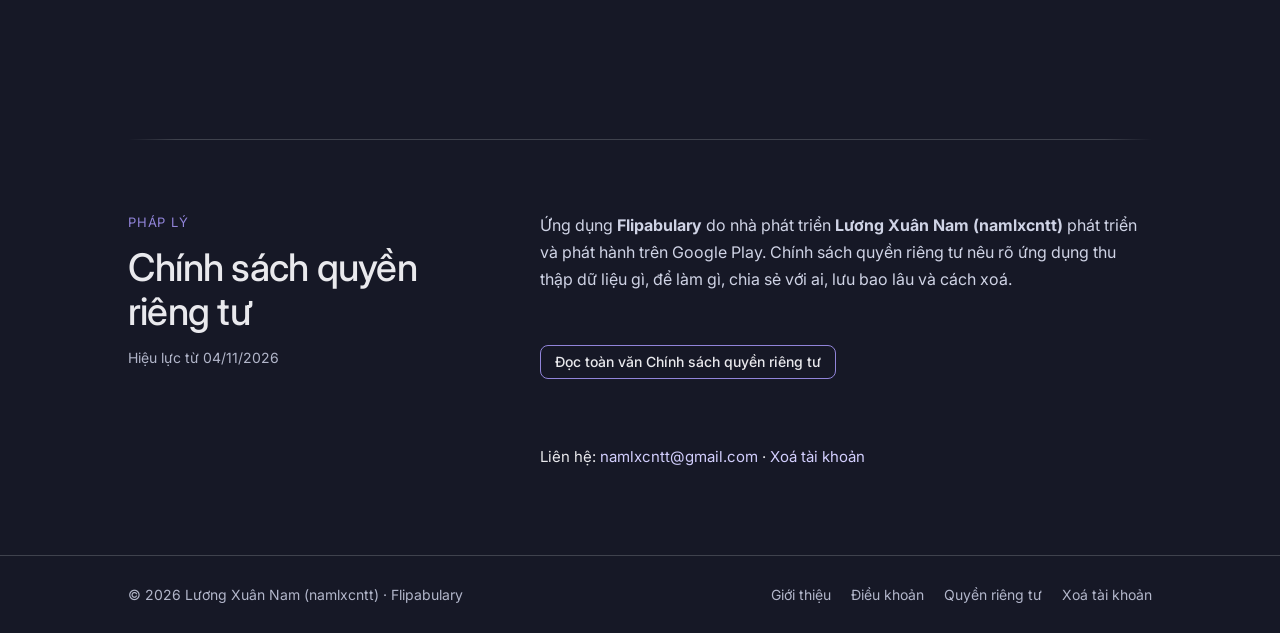
==== commit 92819d54: "Bilingual privacy policy with developer identification" ====
--- a/index.html
+++ b/index.html
@@ -17,7 +17,7 @@
     <nav class="main-nav">
       <a href="#about">Giới thiệu</a>
       <a href="#terms">Điều khoản</a>
-      <a href="privacy-vi.html">Quyền riêng tư</a>
+      <a href="privacy.html#tieng-viet">Quyền riêng tư</a>
       <a class="lang-switch" href="en.html" style="margin-left:4px">English</a>
     </nav>
     <a href="#get-app" class="btn-install">Tải app</a>
@@ -116,7 +116,7 @@
       </nav>
     </aside>
     <div class="terms-content">
-      <p class="terms-intro">Điều khoản này áp dụng cho ứng dụng <strong>Flipabulary</strong> (mã gói <code>com.lxn.vocabapp</code>) do nhà phát triển <strong>namlxcntt</strong> phát hành trên Google Play. Khi tải, đăng nhập hoặc sử dụng ứng dụng Flipabulary, bạn đồng ý với các điều khoản dưới đây. Nếu không đồng ý, vui lòng ngừng sử dụng ứng dụng.</p>
+      <p class="terms-intro">Điều khoản này áp dụng cho ứng dụng <strong>Flipabulary</strong> do nhà phát triển <strong>Lương Xuân Nam (namlxcntt)</strong> phát hành trên Google Play. Khi tải, đăng nhập hoặc sử dụng ứng dụng Flipabulary, bạn đồng ý với các điều khoản dưới đây. Nếu không đồng ý, vui lòng ngừng sử dụng ứng dụng.</p>
 
       <div id="tk-1" class="terms-item">
         <h3><span class="n">1</span><span>Tài khoản</span></h3>
@@ -176,11 +176,11 @@
     <aside class="terms-sidebar">
       <span class="eyebrow">Pháp lý</span>
       <h2>Chính sách quyền riêng tư</h2>
-      <span class="terms-effective">Hiệu lực từ 01/11/2026</span>
+      <span class="terms-effective">Hiệu lực từ 04/11/2026</span>
     </aside>
     <div class="terms-content">
-      <p class="terms-intro">Ứng dụng <strong>Flipabulary</strong> (mã gói <code>com.lxn.vocabapp</code>) do nhà phát triển <strong>namlxcntt</strong> phát triển và phát hành trên Google Play. Chính sách quyền riêng tư nêu rõ ứng dụng thu thập dữ liệu gì, để làm gì, chia sẻ với ai, lưu bao lâu và cách xoá.</p>
-      <p><a class="btn-install" href="privacy-vi.html">Đọc toàn văn Chính sách quyền riêng tư</a></p>
+      <p class="terms-intro">Ứng dụng <strong>Flipabulary</strong> do nhà phát triển <strong>Lương Xuân Nam (namlxcntt)</strong> phát triển và phát hành trên Google Play. Chính sách quyền riêng tư nêu rõ ứng dụng thu thập dữ liệu gì, để làm gì, chia sẻ với ai, lưu bao lâu và cách xoá.</p>
+      <p><a class="btn-install" href="privacy.html#tieng-viet">Đọc toàn văn Chính sách quyền riêng tư</a></p>
       <p>Liên hệ: <a href="mailto:namlxcntt@gmail.com">namlxcntt@gmail.com</a> · <a href="xoa-tai-khoan.html">Xoá tài khoản</a></p>
     </div>
   </div>
@@ -188,11 +188,11 @@
 
 <footer class="site-footer">
   <div class="wrap">
-    <span>© 2026 namlxcntt · Flipabulary</span>
+    <span>© 2026 Lương Xuân Nam (namlxcntt) · Flipabulary</span>
     <div class="footer-links">
       <a href="#about">Giới thiệu</a>
       <a href="#terms">Điều khoản</a>
-      <a href="privacy-vi.html">Quyền riêng tư</a>
+      <a href="privacy.html#tieng-viet">Quyền riêng tư</a>
       <a href="xoa-tai-khoan.html">Xoá tài khoản</a>
     </div>
   </div>
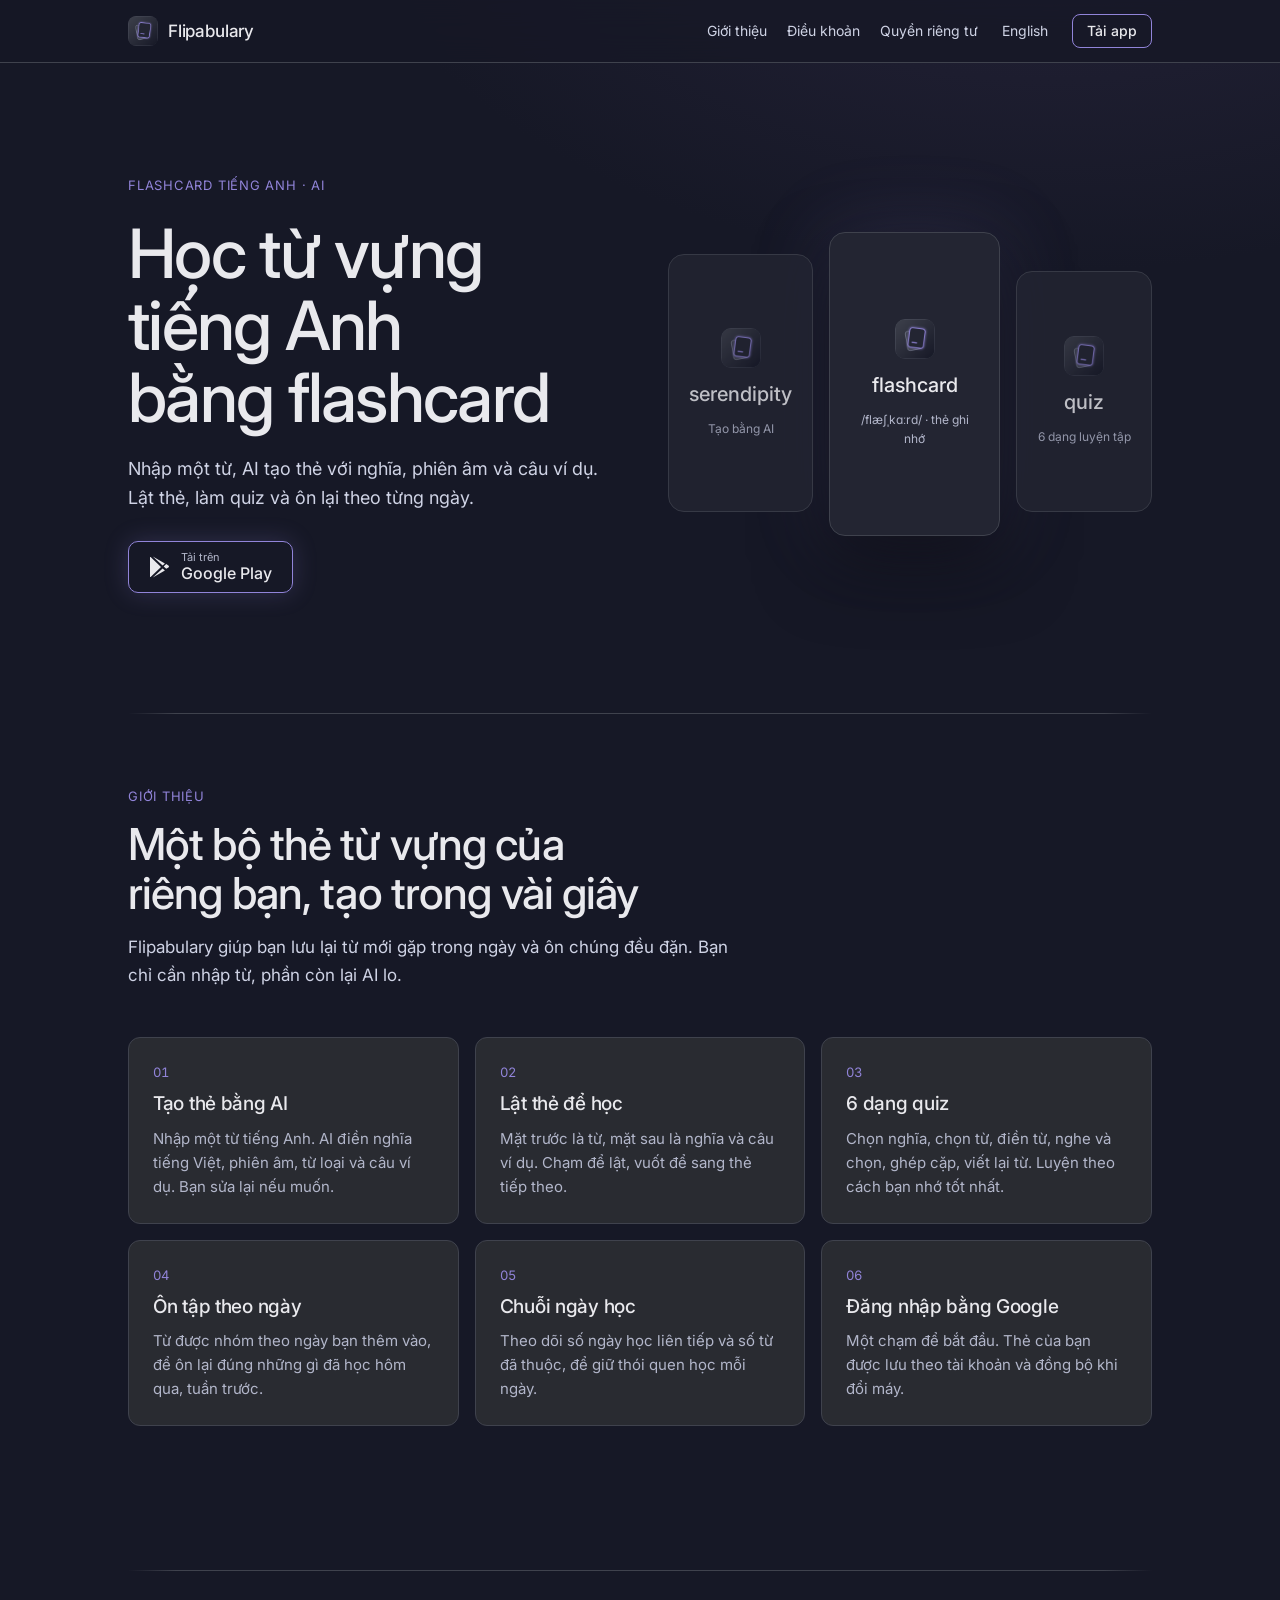
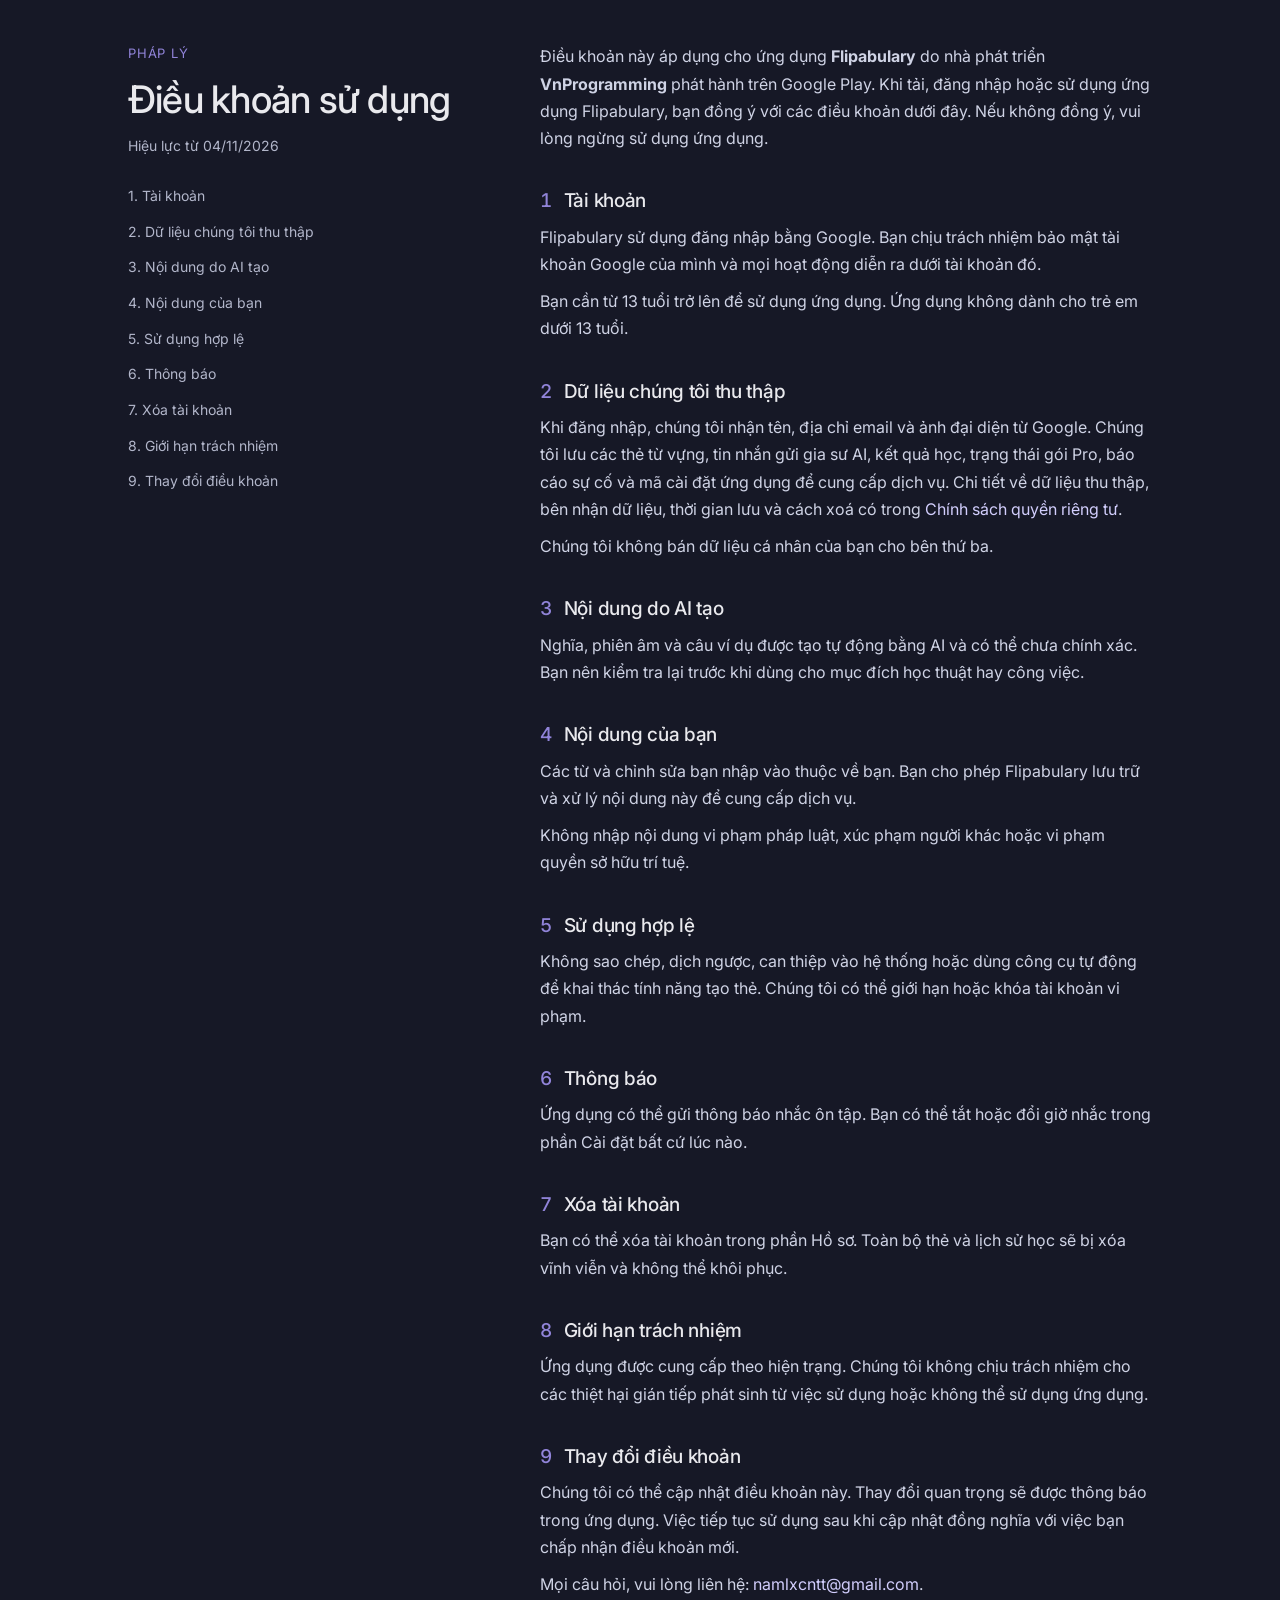
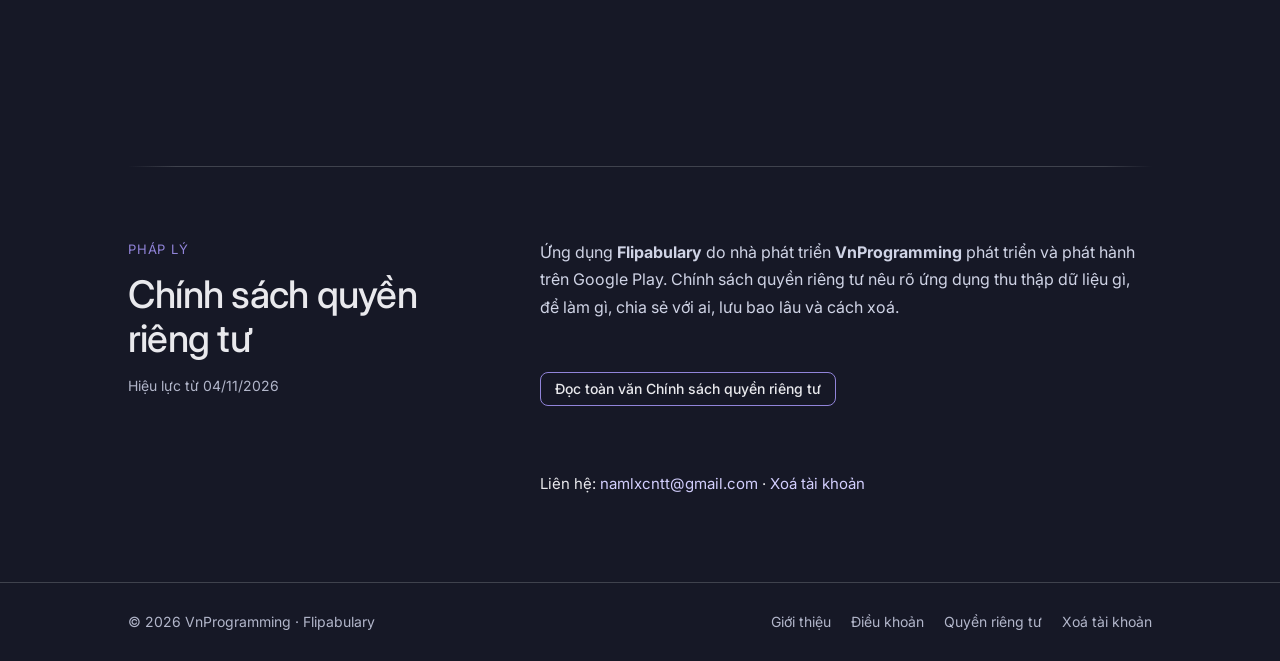
==== commit 11aa8acf: "Developer name VnProgramming; align policy with Google Play" ====
--- a/index.html
+++ b/index.html
@@ -17,7 +17,7 @@
     <nav class="main-nav">
       <a href="#about">Giới thiệu</a>
       <a href="#terms">Điều khoản</a>
-      <a href="privacy.html#tieng-viet">Quyền riêng tư</a>
+      <a href="privacy-vi.html">Quyền riêng tư</a>
       <a class="lang-switch" href="en.html" style="margin-left:4px">English</a>
     </nav>
     <a href="#get-app" class="btn-install">Tải app</a>
@@ -102,7 +102,7 @@
     <aside class="terms-sidebar">
       <span class="eyebrow">Pháp lý</span>
       <h2>Điều khoản sử dụng</h2>
-      <span class="terms-effective">Hiệu lực từ 20/10/2026</span>
+      <span class="terms-effective">Hiệu lực từ 04/11/2026</span>
       <nav class="terms-toc">
         <a href="#tk-1">1. Tài khoản</a>
         <a href="#tk-2">2. Dữ liệu chúng tôi thu thập</a>
@@ -116,17 +116,17 @@
       </nav>
     </aside>
     <div class="terms-content">
-      <p class="terms-intro">Điều khoản này áp dụng cho ứng dụng <strong>Flipabulary</strong> do nhà phát triển <strong>Lương Xuân Nam (namlxcntt)</strong> phát hành trên Google Play. Khi tải, đăng nhập hoặc sử dụng ứng dụng Flipabulary, bạn đồng ý với các điều khoản dưới đây. Nếu không đồng ý, vui lòng ngừng sử dụng ứng dụng.</p>
+      <p class="terms-intro">Điều khoản này áp dụng cho ứng dụng <strong>Flipabulary</strong> do nhà phát triển <strong>VnProgramming</strong> phát hành trên Google Play. Khi tải, đăng nhập hoặc sử dụng ứng dụng Flipabulary, bạn đồng ý với các điều khoản dưới đây. Nếu không đồng ý, vui lòng ngừng sử dụng ứng dụng.</p>
 
       <div id="tk-1" class="terms-item">
         <h3><span class="n">1</span><span>Tài khoản</span></h3>
         <p>Flipabulary sử dụng đăng nhập bằng Google. Bạn chịu trách nhiệm bảo mật tài khoản Google của mình và mọi hoạt động diễn ra dưới tài khoản đó.</p>
-        <p>Bạn cần đủ 13 tuổi trở lên, hoặc có sự đồng ý của cha mẹ hay người giám hộ, để sử dụng ứng dụng.</p>
+        <p>Bạn cần từ 13 tuổi trở lên để sử dụng ứng dụng. Ứng dụng không dành cho trẻ em dưới 13 tuổi.</p>
       </div>
 
       <div id="tk-2" class="terms-item">
         <h3><span class="n">2</span><span>Dữ liệu chúng tôi thu thập</span></h3>
-        <p>Khi đăng nhập, chúng tôi nhận tên, địa chỉ email và ảnh đại diện từ Google. Chúng tôi lưu các thẻ từ vựng, kết quả quiz và lịch sử học để đồng bộ và hiển thị thống kê cho bạn.</p>
+        <p>Khi đăng nhập, chúng tôi nhận tên, địa chỉ email và ảnh đại diện từ Google. Chúng tôi lưu các thẻ từ vựng, tin nhắn gửi gia sư AI, kết quả học, trạng thái gói Pro, báo cáo sự cố và mã cài đặt ứng dụng để cung cấp dịch vụ. Chi tiết về dữ liệu thu thập, bên nhận dữ liệu, thời gian lưu và cách xoá có trong <a href="privacy-vi.html">Chính sách quyền riêng tư</a>.</p>
         <p>Chúng tôi không bán dữ liệu cá nhân của bạn cho bên thứ ba.</p>
       </div>
 
@@ -179,8 +179,8 @@
       <span class="terms-effective">Hiệu lực từ 04/11/2026</span>
     </aside>
     <div class="terms-content">
-      <p class="terms-intro">Ứng dụng <strong>Flipabulary</strong> do nhà phát triển <strong>Lương Xuân Nam (namlxcntt)</strong> phát triển và phát hành trên Google Play. Chính sách quyền riêng tư nêu rõ ứng dụng thu thập dữ liệu gì, để làm gì, chia sẻ với ai, lưu bao lâu và cách xoá.</p>
-      <p><a class="btn-install" href="privacy.html#tieng-viet">Đọc toàn văn Chính sách quyền riêng tư</a></p>
+      <p class="terms-intro">Ứng dụng <strong>Flipabulary</strong> do nhà phát triển <strong>VnProgramming</strong> phát triển và phát hành trên Google Play. Chính sách quyền riêng tư nêu rõ ứng dụng thu thập dữ liệu gì, để làm gì, chia sẻ với ai, lưu bao lâu và cách xoá.</p>
+      <p><a class="btn-install" href="privacy-vi.html">Đọc toàn văn Chính sách quyền riêng tư</a></p>
       <p>Liên hệ: <a href="mailto:namlxcntt@gmail.com">namlxcntt@gmail.com</a> · <a href="xoa-tai-khoan.html">Xoá tài khoản</a></p>
     </div>
   </div>
@@ -188,11 +188,11 @@
 
 <footer class="site-footer">
   <div class="wrap">
-    <span>© 2026 Lương Xuân Nam (namlxcntt) · Flipabulary</span>
+    <span>© 2026 VnProgramming · Flipabulary</span>
     <div class="footer-links">
       <a href="#about">Giới thiệu</a>
       <a href="#terms">Điều khoản</a>
-      <a href="privacy.html#tieng-viet">Quyền riêng tư</a>
+      <a href="privacy-vi.html">Quyền riêng tư</a>
       <a href="xoa-tai-khoan.html">Xoá tài khoản</a>
     </div>
   </div>
